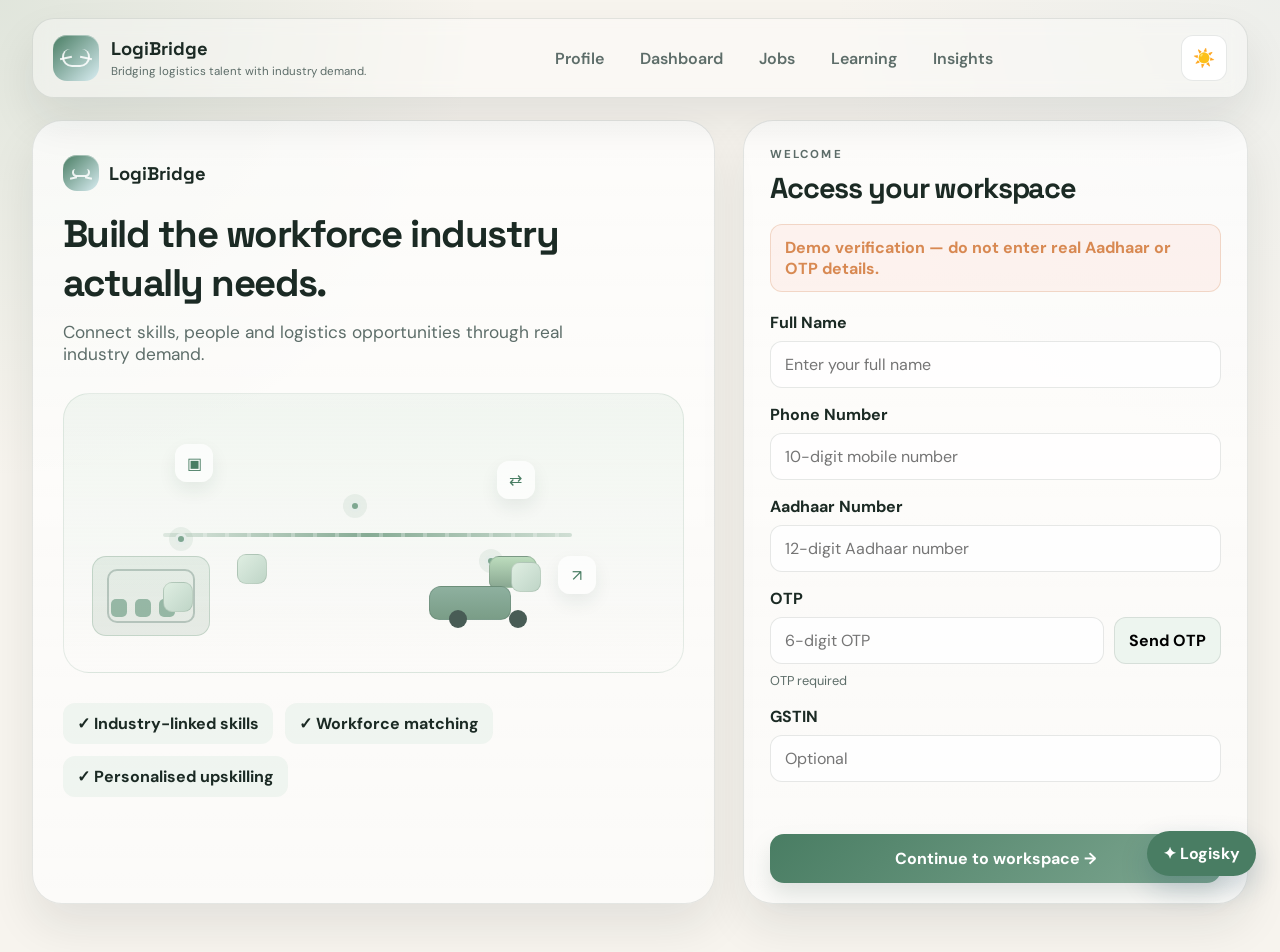
==== index.html @ 9aae2508 "Initial frontend" ====
<!DOCTYPE html>
<html lang="en">
  <head>
    <meta charset="UTF-8" />
    <meta name="viewport" content="width=device-width, initial-scale=1.0" />
    <title>LogiBridge | Bridging logistics talent with industry demand.</title>
    <meta
      name="description"
      content="LogiBridge is a demand-driven skill development and workforce intelligence platform for India’s logistics sector."
    />
    <link rel="preconnect" href="https://fonts.googleapis.com" />
    <link rel="preconnect" href="https://fonts.gstatic.com" crossorigin />
    <link
      href="https://fonts.googleapis.com/css2?family=DM+Sans:wght@400;500;700&family=Space+Grotesk:wght@500;600;700&display=swap"
      rel="stylesheet"
    />
    <link rel="stylesheet" href="style.css" />
  </head>
  <body>
    <div class="page-shell">
      <header class="topbar">
        <div class="brand-wrap" aria-label="LogiBridge brand">
          <div class="brand-mark" aria-hidden="true">
            <span class="bridge-shape"></span>
          </div>
          <div class="brand-text">
            <span class="brand-name">LogiBridge</span>
            <small>Bridging logistics talent with industry demand.</small>
          </div>
        </div>

        <nav class="main-nav" aria-label="Main navigation" id="mainNav" hidden>
          <button class="nav-link active" data-view="profile">Profile</button>
          <button class="nav-link" data-view="dashboard">Dashboard</button>
          <button class="nav-link employee-only" data-view="skills">Skills</button>
          <button class="nav-link" data-view="jobs">Jobs</button>
          <button class="nav-link" data-view="learning">Learning</button>
          <button class="nav-link" data-view="insights">Insights</button>
        </nav>

        <button id="themeToggle" class="theme-toggle" aria-label="Toggle dark mode">
          <span class="toggle-icon">☀️</span>
        </button>
      </header>

      <main class="app-main">
        <section id="login-page" class="page active" data-view="login">
          <div class="login-layout">
            <div class="login-visual panel">
              <div class="brand-inline">
                <div class="brand-mark small" aria-hidden="true">
                  <span class="bridge-shape"></span>
                </div>
                <span class="brand-name">LogiBridge</span>
              </div>

              <h1>Build the workforce industry actually needs.</h1>
              <p>
                Connect skills, people and logistics opportunities through real industry demand.
              </p>

              <div class="route-illustration" aria-hidden="true">
                <div class="warehouse warehouse-left">
                  <span></span>
                  <span></span>
                  <span></span>
                </div>
                <div class="route-line"></div>
                <div class="route-node node-1"></div>
                <div class="route-node node-2"></div>
                <div class="route-node node-3"></div>
                <div class="truck">
                  <div class="truck-cabin"></div>
                  <div class="truck-body"></div>
                  <div class="wheel wheel-1"></div>
                  <div class="wheel wheel-2"></div>
                </div>
                <div class="box box-1"></div>
                <div class="box box-2"></div>
                <div class="box box-3"></div>
                <div class="icon icon-warehouse">▣</div>
                <div class="icon icon-route">⇄</div>
                <div class="icon icon-trend">↗</div>
              </div>

              <ul class="feature-list" aria-label="Key benefits">
                <li>✓ Industry-linked skills</li>
                <li>✓ Workforce matching</li>
                <li>✓ Personalised upskilling</li>
              </ul>
            </div>

            <div class="login-card panel">
              <div class="card-header">
                <p class="eyebrow">Welcome</p>
                <h2>Access your workspace</h2>
              </div>

              <div class="demo-alert">
                Demo verification — do not enter real Aadhaar or OTP details.
              </div>

              <form id="loginForm" novalidate>
                <div class="field-group">
                  <label for="fullName">Full Name</label>
                  <input id="fullName" name="fullName" type="text" placeholder="Enter your full name" />
                </div>

                <div class="field-group">
                  <label for="phoneNumber">Phone Number</label>
                  <input id="phoneNumber" name="phoneNumber" type="tel" inputmode="numeric" maxlength="10" placeholder="10-digit mobile number" />
                </div>

                <div class="field-group">
                  <label for="aadhaarNumber">Aadhaar Number</label>
                  <input id="aadhaarNumber" name="aadhaarNumber" type="text" inputmode="numeric" maxlength="12" placeholder="12-digit Aadhaar number" />
                </div>

                <div class="field-group otp-group">
                  <label for="otpNumber">OTP</label>
                  <div class="otp-row">
                    <input id="otpNumber" name="otpNumber" type="text" inputmode="numeric" maxlength="6" placeholder="6-digit OTP" disabled />
                    <button type="button" id="sendOtpBtn" class="ghost-btn">Send OTP</button>
                  </div>
                  <small id="otpStatus" class="otp-status">OTP required</small>
                </div>

                <div class="field-group">
                  <label for="gstinNumber">GSTIN</label>
                  <input id="gstinNumber" name="gstinNumber" type="text" placeholder="Optional" />
                </div>

                <div id="formMessage" class="form-message" aria-live="polite"></div>

                <button type="submit" class="primary-btn wide-btn">
                  Continue to workspace →
                </button>
              </form>
            </div>
          </div>
        </section>

        <section id="role-page" class="page hidden" data-view="role">
          <div class="page-header narrow">
            <p class="eyebrow">Your workspace</p>
            <h2>What brings you to LogiBridge?</h2>
            <p class="muted">Choose your role to get a workspace built around your needs.</p>
          </div>

          <div class="role-grid">
            <article class="role-card">
              <div class="role-icon" aria-hidden="true">👷</div>
              <h3>Employee</h3>
              <p>
                Build your skills, discover relevant logistics opportunities and grow with changing industry demand.
              </p>
              <button class="primary-btn role-btn" data-role="employee">Open Employee Workspace →</button>
            </article>

            <article class="role-card">
              <div class="role-icon" aria-hidden="true">🏭</div>
              <h3>Employer</h3>
              <p>
                Define your logistics requirements, discover skilled workers and identify capability gaps.
              </p>
              <button class="primary-btn role-btn" data-role="employer">Open Employer Workspace →</button>
            </article>
          </div>
        </section>

        <section id="employee-workspace" class="page hidden" data-view="employee-workspace">
          <div class="page-header narrow">
            <p class="eyebrow">Employee workspace</p>
            <h2>What do you want to work on today?</h2>
          </div>

          <div class="workspace-grid">
            <button class="workspace-card" data-open="profile">
              <span class="workspace-icon">👤</span>
              <span class="workspace-title">My Profile</span>
              <span class="workspace-text">Skills, credentials and readiness.</span>
            </button>
            <button class="workspace-card" data-open="dashboard">
              <span class="workspace-icon">📊</span>
              <span class="workspace-title">Skill Assessment</span>
              <span class="workspace-text">Identify strengths and gaps.</span>
            </button>
            <button class="workspace-card" data-open="learning">
              <span class="workspace-icon">🎓</span>
              <span class="workspace-title">Learning</span>
              <span class="workspace-text">Recommended courses and certifications.</span>
            </button>
            <button class="workspace-card" data-open="skills">
              <span class="workspace-icon">🧭</span>
              <span class="workspace-title">Skills</span>
              <span class="workspace-text">Find learning pathways for your next skill.</span>
            </button>
            <button class="workspace-card" data-open="jobs">
              <span class="workspace-icon">💼</span>
              <span class="workspace-title">Jobs</span>
              <span class="workspace-text">Opportunities tailored to your profile.</span>
            </button>
            <button class="workspace-card" data-open="dashboard">
              <span class="workspace-icon">🚚</span>
              <span class="workspace-title">Logistics Skills</span>
              <span class="workspace-text">Fleet, warehouse, cargo and WMS skills.</span>
            </button>
            <button class="workspace-card" data-open="insights">
              <span class="workspace-icon">📈</span>
              <span class="workspace-title">Industry Demand</span>
              <span class="workspace-text">See what employers need right now.</span>
            </button>
          </div>
        </section>

        <section id="employer-workspace" class="page hidden" data-view="employer-workspace">
          <div class="page-header narrow">
            <p class="eyebrow">Employer workspace</p>
            <h2>What are you managing today?</h2>
          </div>

          <div class="workspace-grid">
            <button class="workspace-card" data-open="dashboard">
              <span class="workspace-icon">🚚</span>
              <span class="workspace-title">Fleet</span>
              <span class="workspace-text">Vehicle requirements, capacity and cargo.</span>
            </button>
            <button class="workspace-card" data-open="dashboard">
              <span class="workspace-icon">👨‍✈️</span>
              <span class="workspace-title">Drivers</span>
              <span class="workspace-text">Driver experience and licence needs.</span>
            </button>
            <button class="workspace-card" data-open="dashboard">
              <span class="workspace-icon">🏭</span>
              <span class="workspace-title">Warehouse</span>
              <span class="workspace-text">Storage, size and WMS requirements.</span>
            </button>
            <button class="workspace-card" data-open="dashboard">
              <span class="workspace-icon">📦</span>
              <span class="workspace-title">Cargo</span>
              <span class="workspace-text">Cargo type, handling and configuration.</span>
            </button>
            <button class="workspace-card" data-open="dashboard">
              <span class="workspace-icon">👥</span>
              <span class="workspace-title">Workforce</span>
              <span class="workspace-text">Employee quantity, skills and experience.</span>
            </button>
            <button class="workspace-card" data-open="insights">
              <span class="workspace-icon">📊</span>
              <span class="workspace-title">Insights</span>
              <span class="workspace-text">Skill gaps and market demand.</span>
            </button>
          </div>
        </section>

        <section id="profile-page" class="page hidden" data-view="profile">
          <div class="page-header narrow">
            <button class="back-btn" data-back type="button">← Back</button>
            <p class="eyebrow">Profile</p>
            <h2>My profile</h2>
          </div>

          <div class="profile-layout">
            <div class="panel profile-card">
              <div class="profile-header">
                <div class="avatar">LS</div>
                <div>
                  <h3 id="profileName">User Name</h3>
                  <p id="profileRole">Employee</p>
                </div>
              </div>

              <div class="profile-meta-grid">
                <div class="meta-item">
                  <span>Phone</span>
                  <strong id="profilePhone">+91 ••••••000</strong>
                </div>
                <div class="meta-item">
                  <span>City</span>
                  <strong id="profileCity">Pune</strong>
                </div>
                <div class="meta-item">
                  <span>Skill Readiness</span>
                  <strong>72%</strong>
                </div>
                <div class="meta-item">
                  <span>Credentials</span>
                  <strong>03 verified</strong>
                </div>
              </div>
            </div>

            <div class="panel profile-card">
              <div class="section-header small-gap">
                <h3>Skills summary</h3>
              </div>
              <ul class="mini-list">
                <li>Warehouse Operations — 86%</li>
                <li>Inventory &amp; WMS — 68%</li>
                <li>Route Planning — 61%</li>
                <li>Cold Chain Handling — 42%</li>
              </ul>
            </div>

            <div class="panel profile-card">
              <div class="section-header small-gap">
                <h3>Account preferences</h3>
              </div>
              <div class="toggle-row">
                <label for="profileThemeToggle">Dark mode</label>
                <button id="profileThemeToggle" class="switch-button" type="button" aria-label="Toggle dark mode">
                  <span class="switch-knob"></span>
                </button>
              </div>
              <div class="toggle-row">
                <label>Notifications</label>
                <span class="tag-status">Enabled</span>
              </div>
              <div class="toggle-row">
                <label>Job alerts</label>
                <span class="tag-status">Active</span>
              </div>
              <button id="logoutBtn" class="danger-btn full-width" type="button">Logout</button>
            </div>
          </div>
        </section>

        <section id="dashboard-page" class="page hidden" data-view="dashboard">
          <div class="page-header employee-header">
            <div>
              <button class="back-btn" data-back type="button">← Back</button>
              <p class="eyebrow">Dashboard</p>
              <h2 id="dashboardTitle">Good to see you, Team Member.</h2>
            </div>
            <div class="city-select-wrap">
              <label for="dashboardCity">Location</label>
              <select id="dashboardCity">
                <option>Delhi NCR</option>
                <option>Bengaluru</option>
                <option>Mumbai</option>
                <option>Pune</option>
                <option>Hyderabad</option>
                <option>Chennai</option>
              </select>
            </div>
          </div>

          <div id="employeeDashboard" class="dashboard-shell">
            <div class="summary-grid">
              <article class="metric-card interactive" data-open="dashboard">
                <div class="metric-header"><span>Skill Readiness</span><strong>72%</strong></div>
                <div class="progress-bar"><span style="width:72%"></span></div>
              </article>
              <article class="metric-card interactive" data-open="jobs">
                <div class="metric-header"><span>Industry Matches</span><strong>14</strong></div>
                <p class="metric-footnote">+4 this week</p>
              </article>
              <article class="metric-card interactive" data-open="profile">
                <div class="metric-header"><span>Credentials</span><strong>03</strong></div>
                <p class="metric-footnote">1 recommended</p>
              </article>
            </div>

            <div class="content-grid">
              <section class="panel info-panel interactive" data-open="dashboard">
                <div class="section-header"><h3>Skill gaps</h3></div>
                <ul class="mini-list">
                  <li>Cold Chain Handling — 42%</li>
                  <li>Digital Documentation — 48%</li>
                  <li>Inventory &amp; WMS — 68%</li>
                </ul>
              </section>

              <section class="panel info-panel interactive" data-open="learning">
                <div class="section-header"><h3>Recommended learning</h3></div>
                <div class="story-card">
                  <h4>Learn Cold-Chain Handling</h4>
                  <p>Demand is rising in Pune, Hyderabad and Chennai.</p>
                </div>
              </section>
            </div>

            <section class="panel info-panel">
              <div class="section-header"><h3>Current industry demand</h3></div>
              <div class="demand-list compact">
                <div class="demand-item"><span>Warehouse Management Systems</span><em class="demand-badge high">HIGH DEMAND</em></div>
                <div class="demand-item"><span>Cold Chain Operations</span><em class="demand-badge rising">RISING</em></div>
                <div class="demand-item"><span>Route Optimisation</span><em class="demand-badge high">HIGH DEMAND</em></div>
              </div>
            </section>

            <section class="panel info-panel">
              <div class="section-header"><h3>Recent activity</h3></div>
              <div class="activity-list">
                <div class="activity-item"><span>Skill profile refreshed</span><time>Today</time></div>
                <div class="activity-item"><span>Cold-chain course recommended</span><time>1 day ago</time></div>
                <div class="activity-item"><span>Job match improved by 6%</span><time>3 days ago</time></div>
              </div>
            </section>
          </div>

          <div id="employerDashboard" class="dashboard-shell hidden">
            <div class="summary-grid">
              <article class="metric-card interactive" data-open="dashboard">
                <div class="metric-header"><span>Active requirements</span><strong>06</strong></div>
                <p class="metric-footnote">Across all metros</p>
              </article>
              <article class="metric-card interactive" data-open="dashboard">
                <div class="metric-header"><span>Fleet requirements</span><strong>04</strong></div>
                <p class="metric-footnote">2 refrigerated</p>
              </article>
              <article class="metric-card interactive" data-open="dashboard">
                <div class="metric-header"><span>Skill gaps</span><strong>12</strong></div>
                <p class="metric-footnote">4 urgent</p>
              </article>
            </div>

            <div class="content-grid">
              <section class="panel info-panel interactive" data-open="dashboard">
                <div class="section-header"><h3>Warehouse requirements</h3></div>
                <ul class="mini-list">
                  <li>Cold-chain storage</li>
                  <li>WMS required</li>
                  <li>Hyderabad / Chennai demand</li>
                </ul>
              </section>

              <section class="panel info-panel interactive" data-open="insights">
                <div class="section-header"><h3>Matching results</h3></div>
                <div class="story-card">
                  <h4>12 potential matches found</h4>
                  <p>8 Skilled • 3 Upskill-ready • 1 Training recommended</p>
                </div>
              </section>
            </div>

            <section class="panel info-panel">
              <div class="section-header"><h3>Industry demand</h3></div>
              <div class="demand-list compact">
                <div class="demand-item"><span>WMS</span><em class="demand-badge high">HIGH DEMAND</em></div>
                <div class="demand-item"><span>Cold Chain</span><em class="demand-badge rising">RISING</em></div>
                <div class="demand-item"><span>Fleet Management</span><em class="demand-badge stable">STABLE</em></div>
              </div>
            </section>
          </div>
        </section>

        <section id="jobs-page" class="page hidden" data-view="jobs">
          <div class="page-header narrow">
            <button class="back-btn" data-back type="button">← Back</button>
            <p class="eyebrow">Jobs</p>
            <h2>Logistics opportunities</h2>
          </div>

          <div class="filters-panel panel">
            <div class="filter-grid">
              <label>
                <span>City</span>
                <select id="filterCity">
                  <option value="All">All cities</option>
                  <option>Delhi NCR</option>
                  <option>Bengaluru</option>
                  <option>Mumbai</option>
                  <option>Pune</option>
                  <option>Hyderabad</option>
                  <option>Chennai</option>
                </select>
              </label>

              <label>
                <span>Job category</span>
                <select id="filterCategory">
                  <option value="All">All categories</option>
                  <option>Warehouse</option>
                  <option>Fleet</option>
                  <option>Inventory</option>
                  <option>Logistics</option>
                  <option>Supply Chain</option>
                </select>
              </label>

              <label>
                <span>Experience</span>
                <select id="filterExperience">
                  <option value="All">All experience</option>
                  <option>0-1 years</option>
                  <option>1-3 years</option>
                  <option>3-5 years</option>
                  <option>5+ years</option>
                </select>
              </label>

              <label>
                <span>Skills</span>
                <select id="filterSkill">
                  <option value="All">All skills</option>
                  <option>WMS</option>
                  <option>Cold Chain</option>
                  <option>Inventory</option>
                  <option>Route Planning</option>
                  <option>Fleet Management</option>
                  <option>Documentation</option>
                </select>
              </label>

              <label>
                <span>Employment type</span>
                <select id="filterEmployment">
                  <option value="All">All types</option>
                  <option>Full time</option>
                  <option>Contract</option>
                  <option>Temporary</option>
                  <option>Internship</option>
                </select>
              </label>
            </div>
          </div>

          <div id="jobsList" class="job-list-grid"></div>
        </section>

        <section id="skills-page" class="page hidden" data-view="skills">
          <div class="page-header narrow">
            <button class="back-btn" data-back type="button">← Back</button>
            <p class="eyebrow">Employee skills</p>
            <h2>Which skill do you want to develop?</h2>
            <p class="muted">Start with one skill. LogiBridge will connect it to credible learning pathways and career readiness.</p>
          </div>

          <section class="panel skills-discovery-panel">
            <label class="skill-search-label" for="skillSearch">Search skills</label>
            <input id="skillSearch" class="skill-search" type="search" placeholder="Try WMS, cold chain or analytics" />
            <div class="section-header skill-section-header"><h3>Popular skills</h3><span class="muted">Select one to see relevant resources</span></div>
            <div id="popularSkills" class="chips-wrap"></div>
          </section>

          <section id="skillResults" class="skill-results hidden">
            <div class="section-header">
              <div>
                <p class="eyebrow">Selected pathway</p>
                <h3 id="skillResultsTitle">Courses for Warehouse Management</h3>
              </div>
              <button id="clearSkill" class="secondary-btn" type="button">Clear</button>
            </div>
            <div class="compact-filters">
              <select id="skillProviderFilter" aria-label="Filter by provider type">
                <option value="All">All providers</option>
                <option value="Government / Public">Government / Government-backed</option>
                <option value="Industry / Professional">Professional / Industry</option>
              </select>
              <select id="skillLevelFilter" aria-label="Filter by difficulty">
                <option value="All">All levels</option>
                <option>Beginner</option>
                <option>Intermediate</option>
                <option>Advanced</option>
              </select>
            </div>
            <div id="skillCourseList" class="learning-grid"></div>
          </section>
        </section>

        <section id="learning-page" class="page hidden" data-view="learning">
          <div class="page-header narrow">
            <button class="back-btn" data-back type="button">← Back</button>
            <p class="eyebrow">Learning hub</p>
            <h2>Logistics Learning Hub</h2>
            <p class="muted">Connect the skill gap with credible learning pathways.</p>
          </div>

          <div id="learningList" class="learning-grid"></div>
        </section>

        <section id="insights-page" class="page hidden" data-view="insights">
          <div class="page-header narrow">
            <button class="back-btn" data-back type="button">← Back</button>
            <p class="eyebrow">Insights</p>
            <h2>Logistics Skill Intelligence</h2>
          </div>

          <div class="insights-grid">
            <div class="panel info-panel">
              <div class="section-header"><h3>Most demanded skills</h3></div>
              <div class="chart-list">
                <div class="chart-row">
                  <span>WMS</span>
                  <div class="bar-track"><span style="width:88%"></span></div>
                </div>
                <div class="chart-row">
                  <span>Cold Chain</span>
                  <div class="bar-track"><span style="width:82%"></span></div>
                </div>
                <div class="chart-row">
                  <span>Route Planning</span>
                  <div class="bar-track"><span style="width:78%"></span></div>
                </div>
                <div class="chart-row">
                  <span>Cargo Handling</span>
                  <div class="bar-track"><span style="width:74%"></span></div>
                </div>
                <div class="chart-row">
                  <span>Inventory Analytics</span>
                  <div class="bar-track"><span style="width:70%"></span></div>
                </div>
                <div class="chart-row">
                  <span>Fleet Management</span>
                  <div class="bar-track"><span style="width:68%"></span></div>
                </div>
              </div>
            </div>

            <div class="panel info-panel">
              <div class="section-header"><h3>Regional skill gaps</h3></div>
              <ul class="mini-list">
                <li><strong>Pune</strong> — Warehouse Operations — High Gap</li>
                <li><strong>Mumbai</strong> — Fleet Management — Medium Gap</li>
                <li><strong>Bengaluru</strong> — WMS — High Gap</li>
                <li><strong>Hyderabad</strong> — Cold Chain — Rising</li>
                <li><strong>Chennai</strong> — Cargo Operations — High Gap</li>
                <li><strong>Delhi NCR</strong> — Supply Chain Analytics — Rising</li>
              </ul>
            </div>
          </div>

          <div class="panel info-panel">
            <div class="section-header"><h3>Emerging logistics roles</h3></div>
            <div class="chips-wrap">
              <span class="role-chip">Supply Chain Data Analyst</span>
              <span class="role-chip">Cold Chain Specialist</span>
              <span class="role-chip">Fleet Technology Operator</span>
              <span class="role-chip">Warehouse Automation Associate</span>
              <span class="role-chip">Logistics AI Coordinator</span>
              <span class="role-chip">Cargo Operations Specialist</span>
            </div>
          </div>
        </section>
      </main>
    </div>

    <div id="jobModal" class="modal hidden" aria-hidden="true">
      <div class="modal-backdrop" data-close-modal="true"></div>
      <div class="modal-dialog" role="dialog" aria-modal="true" aria-labelledby="jobModalTitle">
        <button class="modal-close" type="button" aria-label="Close">×</button>
        <div class="modal-body">
          <p class="eyebrow accent">Job details</p>
          <h3 id="jobModalTitle">Warehouse Associate</h3>
          <div class="job-modal-meta" id="jobModalMeta"></div>
          <div class="job-modal-section">
            <h4>Responsibilities</h4>
            <ul id="jobResponsibilities"></ul>
          </div>
          <div class="job-modal-section">
            <h4>Requirements</h4>
            <ul id="jobRequirements"></ul>
          </div>
          <button class="primary-btn wide-btn" type="button">Apply now</button>
        </div>
      </div>
    </div>

    <div id="courseModal" class="modal hidden" aria-hidden="true">
      <div class="modal-backdrop" data-close-modal="true"></div>
      <div class="modal-dialog" role="dialog" aria-modal="true" aria-labelledby="courseTitle">
        <button class="modal-close" type="button" aria-label="Close">×</button>
        <div class="modal-body">
          <p class="eyebrow accent">Course overview</p>
          <h3 id="courseTitle">Cold-Chain Handling</h3>
          <div class="course-grid">
            <div>
              <h4>Skills gained</h4>
              <ul>
                <li>Temperature-controlled storage</li>
                <li>Cold chain SOPs</li>
                <li>Inventory integrity checks</li>
              </ul>
            </div>
            <div>
              <h4>Estimated duration</h4>
              <p>4 weeks • 6 hours / week</p>
              <h4>Industry demand</h4>
              <p>High demand in Pune, Hyderabad and Chennai</p>
            </div>
          </div>
          <div class="course-jobs">
            <h4>Related jobs</h4>
            <p>Cold Chain Associate • Warehouse Supervisor • Last-Mile Operations Lead</p>
          </div>
          <button class="primary-btn wide-btn" type="button">Start course</button>
        </div>
      </div>
    </div>

    <div id="logiskyWidget" class="logisky-widget">
      <button id="logiskyToggle" class="logisky-toggle" type="button" aria-expanded="false" aria-controls="logiskyPanel">✦ <span>Logisky</span></button>
      <section id="logiskyPanel" class="logisky-panel hidden" aria-label="Logisky logistics assistant">
        <div class="logisky-header"><div><strong>Logisky</strong><span>Your Logistics AI Assistant</span></div><button id="logiskyClose" class="icon-btn" type="button" aria-label="Close Logisky">×</button></div>
        <p class="logisky-prompt">Ask me anything about logistics.</p>
        <div id="logiskyMessages" class="logisky-messages" aria-live="polite"><div class="logisky-message assistant">Hi. I can help with logistics skills, courses, jobs and operations.</div></div>
        <div class="logisky-suggestions">
          <button type="button" data-question="Which skills are important for warehouse jobs?">Warehouse skills</button>
          <button type="button" data-question="What is WMS?">What is WMS?</button>
        </div>
        <form id="logiskyForm" class="logisky-form"><input id="logiskyInput" type="text" placeholder="Ask a logistics question" aria-label="Ask Logisky" /><button type="submit" aria-label="Send question">↑</button></form>
      </section>
    </div>

    <script src="script.js"></script>
  </body>
</html>
---- style.css ----
:root {
  --bg: #f7f4ee;
  --panel: rgba(255, 255, 255, 0.8);
  --panel-strong: #ffffff;
  --panel-soft: #edf5ef;
  --panel-alt: #e7f0f2;
  --text: #1b2a24;
  --text-soft: #5d6d69;
  --primary: #7ea791;
  --primary-strong: #497d63;
  --primary-soft: rgba(126, 167, 145, 0.14);
  --secondary: #d9edf2;
  --accent: #f4d0a8;
  --success: #6fa17f;
  --warning: #d88952;
  --danger: #d96f5f;
  --shadow: 0 22px 46px rgba(24, 38, 33, 0.09);
  --line: rgba(48, 66, 59, 0.12);
  --radius: 24px;
}

body[data-theme='dark'] {
  --bg: #121b1a;
  --panel: rgba(23, 31, 29, 0.9);
  --panel-strong: #1d2d2a;
  --panel-soft: #23352f;
  --panel-alt: #243b3a;
  --text: #edf6f1;
  --text-soft: #c4d5ce;
  --primary: #8ab199;
  --primary-strong: #cce7d3;
  --primary-soft: rgba(138, 177, 153, 0.18);
  --secondary: rgba(136, 177, 197, 0.19);
  --accent: #f0c192;
  --success: #9ad2a4;
  --warning: #f2b481;
  --danger: #f49d91;
  --shadow: 0 20px 44px rgba(0, 0, 0, 0.35);
  --line: rgba(200, 214, 207, 0.1);
}

* {
  box-sizing: border-box;
}

html {
  scroll-behavior: smooth;
}

body {
  margin: 0;
  font-family: 'DM Sans', sans-serif;
  background:
    radial-gradient(circle at top left, rgba(122, 163, 138, 0.18), transparent 30%),
    radial-gradient(circle at top right, rgba(168, 201, 214, 0.12), transparent 28%),
    var(--bg);
  color: var(--text);
  transition: background 0.25s ease, color 0.25s ease;
}

button,
input,
select {
  font: inherit;
}

button {
  cursor: pointer;
}

img {
  max-width: 100%;
}

h1,
h2,
h3,
h4,
h5,
h6 {
  margin: 0;
  font-family: 'Space Grotesk', sans-serif;
  letter-spacing: -0.04em;
}

p {
  margin: 0;
}

button,
input,
select {
  outline: none;
}

.page-shell {
  min-height: 100vh;
  padding: 18px 32px 48px;
}

.topbar {
  max-width: 1320px;
  width: min(1320px, 100%);
  margin: 0 auto 22px;
  display: flex;
  align-items: center;
  justify-content: space-between;
  gap: 18px;
  padding: 16px 20px;
  background: rgba(255, 255, 255, 0.35);
  backdrop-filter: blur(10px);
  border: 1px solid var(--line);
  border-radius: 22px;
  box-shadow: var(--shadow);
  position: sticky;
  top: 18px;
  z-index: 20;
}

body[data-theme='dark'] .topbar {
  background: rgba(17, 25, 24, 0.82);
}

.brand-wrap {
  display: flex;
  align-items: center;
  gap: 12px;
}

.brand-mark {
  width: 46px;
  height: 46px;
  border-radius: 14px;
  background: linear-gradient(135deg, var(--primary-strong), var(--secondary));
  position: relative;
  box-shadow: inset 0 1px 0 rgba(255,255,255,0.38);
}

.brand-mark.small {
  width: 36px;
  height: 36px;
}

.bridge-shape {
  position: absolute;
  inset: 14px 9px 14px 9px;
  display: block;
  border: 2px solid rgba(255,255,255,0.86);
  border-top: 0;
  border-radius: 8px 8px 10px 10px;
}

.bridge-shape::before,
.bridge-shape::after {
  content: '';
  position: absolute;
  top: 8px;
  width: 100%;
  height: 2px;
  background: rgba(255, 255, 255, 0.86);
}

.bridge-shape::before {
  left: 0;
  transform: translateX(-4px) rotate(-12deg);
  width: 50%;
}

.bridge-shape::after {
  right: 0;
  transform: translateX(4px) rotate(12deg);
  width: 50%;
}

.brand-text {
  display: flex;
  flex-direction: column;
  gap: 4px;
}

.brand-name {
  font-family: 'Space Grotesk', sans-serif;
  font-size: 1.15rem;
  font-weight: 700;
}

.brand-text small {
  color: var(--text-soft);
  font-size: 0.72rem;
}

.main-nav {
  display: flex;
  align-items: center;
  justify-content: center;
  gap: 8px;
  flex-wrap: wrap;
}

.nav-link {
  background: transparent;
  border: 0;
  color: var(--text-soft);
  padding: 10px 14px;
  border-radius: 12px;
  font-weight: 600;
  transition: background 0.2s ease, transform 0.2s ease, color 0.2s ease;
}

.nav-link.active,
.nav-link:hover {
  background: var(--primary-soft);
  color: var(--text);
}

.theme-toggle {
  width: 46px;
  height: 46px;
  display: grid;
  place-items: center;
  border: 1px solid var(--line);
  border-radius: 12px;
  background: var(--panel-strong);
  font-size: 1.1rem;
}

.app-main {
  max-width: 1320px;
  margin: 0 auto;
}

.page {
  display: none;
  animation: fadeIn 0.35s ease;
}

.page.active {
  display: block;
}

.hidden {
  display: none !important;
}

@keyframes fadeIn {
  from {
    opacity: 0;
    transform: translateY(6px);
  }
  to {
    opacity: 1;
    transform: translateY(0);
  }
}

@keyframes moveTruck {
  0% { transform: translateX(-20px); }
  50% { transform: translateX(18px); }
  100% { transform: translateX(-20px); }
}

@keyframes floatBox {
  0%, 100% { transform: translateY(0); }
  50% { transform: translateY(-9px); }
}

@keyframes pulseNode {
  0%, 100% { transform: scale(1); opacity: 0.8; }
  50% { transform: scale(1.15); opacity: 1; }
}

.login-layout {
  display: grid;
  grid-template-columns: 1.15fr 0.85fr;
  gap: 28px;
  align-items: stretch;
}

.panel {
  background: linear-gradient(180deg, rgba(255,255,255,0.72), rgba(255,255,255,0.62));
  border: 1px solid var(--line);
  border-radius: 30px;
  box-shadow: var(--shadow);
}

body[data-theme='dark'] .panel {
  background: linear-gradient(180deg, rgba(29, 39, 37, 0.95), rgba(18, 27, 26, 0.9));
}

.login-visual {
  padding: 34px 30px 26px;
  position: relative;
  overflow: hidden;
}

.brand-inline {
  display: flex;
  align-items: center;
  gap: 10px;
  margin-bottom: 18px;
}

.login-visual h1 {
  font-size: clamp(2.4rem, 3vw, 3.8rem);
  margin-bottom: 14px;
  max-width: 560px;
}

.login-visual p {
  color: var(--text-soft);
  font-size: 1.08rem;
  max-width: 560px;
}

.route-illustration {
  position: relative;
  height: 280px;
  margin-top: 28px;
  background: linear-gradient(180deg, rgba(219, 234, 223, 0.35), rgba(255,255,255,0.08));
  border: 1px solid rgba(122, 163, 138, 0.18);
  border-radius: 26px;
  overflow: hidden;
}

.route-line {
  position: absolute;
  left: 16%;
  right: 18%;
  top: 50%;
  height: 4px;
  border-radius: 999px;
  background: linear-gradient(90deg, rgba(122,163,138,0.2), rgba(122,163,138,0.9), rgba(122,163,138,0.3));
}

.route-line::before {
  content: '';
  position: absolute;
  inset: 0;
  background: repeating-linear-gradient(90deg, transparent 0 18px, rgba(255,255,255,0.4) 18px 22px);
  opacity: 0.7;
}

.route-node {
  position: absolute;
  width: 12px;
  height: 12px;
  border-radius: 50%;
  background: var(--primary);
  border: 3px solid rgba(255,255,255,0.8);
  box-shadow: 0 0 0 6px rgba(122,163,138,0.12);
  animation: pulseNode 2.4s ease-in-out infinite;
}

.node-1 { left: 18%; top: 50%; }
.node-2 { left: 46%; top: 38%; }
.node-3 { left: 68%; top: 58%; }

.warehouse {
  position: absolute;
  bottom: 36px;
  width: 118px;
  height: 80px;
  border: 1px solid rgba(122,163,138,0.32);
  border-radius: 14px;
  background: linear-gradient(180deg, rgba(140,183,155,0.18), rgba(124,154,130,0.16));
  padding: 18px 12px;
}

.warehouse::before {
  content: '';
  position: absolute;
  inset: 12px 14px 12px 14px;
  border: 2px solid rgba(89,120,109,0.35);
  border-radius: 10px;
}

.warehouse span {
  position: absolute;
  width: 16px;
  height: 18px;
  bottom: 18px;
  background: rgba(130,171,149,0.8);
  border-radius: 5px;
}

.warehouse span:nth-child(1) { left: 18px; }
.warehouse span:nth-child(2) { left: 42px; }
.warehouse span:nth-child(3) { left: 66px; }

.warehouse-left { left: 28px; }

.truck {
  position: absolute;
  left: 56%;
  bottom: 44px;
  width: 150px;
  height: 72px;
  animation: moveTruck 5.4s ease-in-out infinite;
}

.truck-cabin {
  position: absolute;
  right: 24px;
  width: 48px;
  height: 32px;
  border-radius: 10px 10px 8px 6px;
  background: linear-gradient(180deg, #bcdcbd, #8aa892);
  border: 1px solid rgba(62,89,76,0.2);
}

.truck-body {
  position: absolute;
  left: 18px;
  right: 50px;
  bottom: 8px;
  height: 34px;
  border-radius: 12px 10px 10px 10px;
  background: linear-gradient(180deg, #8eb09f, #7a9d87);
  border: 1px solid rgba(62,89,76,0.22);
}

.wheel {
  position: absolute;
  width: 18px;
  height: 18px;
  border-radius: 50%;
  bottom: 0;
  background: #485c55;
}

.wheel-1 { left: 38px; }
.wheel-2 { right: 34px; }

.box {
  position: absolute;
  width: 30px;
  height: 30px;
  border-radius: 9px;
  border: 1px solid rgba(79,109,93,0.2);
  background: linear-gradient(135deg, #dfeee2, #bfd5c7);
  animation: floatBox 3.2s ease-in-out infinite;
}

.box-1 { left: 16%; bottom: 60px; animation-delay: 0.3s; }
.box-2 { left: 28%; bottom: 88px; animation-delay: 1s; }
.box-3 { right: 23%; bottom: 80px; animation-delay: 1.5s; }

.icon {
  position: absolute;
  width: 38px;
  height: 38px;
  display: grid;
  place-items: center;
  border-radius: 12px;
  background: rgba(255,255,255,0.7);
  box-shadow: 0 8px 18px rgba(30,64,53,0.08);
  color: var(--primary-strong);
}

.icon-warehouse { left: 18%; top: 18%; }
.icon-route { right: 24%; top: 24%; }
.icon-trend { right: 14%; bottom: 28%; }

.feature-list {
  list-style: none;
  margin: 30px 0 0;
  padding: 0;
  display: flex;
  flex-wrap: wrap;
  gap: 12px;
  color: var(--text);
  font-weight: 700;
}

.feature-list li {
  background: rgba(151,194,169,0.12);
  padding: 10px 14px;
  border-radius: 12px;
}

.login-card {
  padding: 26px 26px 20px;
  display: flex;
  flex-direction: column;
  justify-content: center;
}

.card-header {
  margin-bottom: 18px;
}

.card-header h2 {
  font-size: clamp(1.8rem, 2vw, 2.5rem);
}

.eyebrow {
  letter-spacing: 0.13rem;
  text-transform: uppercase;
  font-size: 0.72rem;
  color: var(--text-soft);
  font-weight: 700;
  margin-bottom: 8px;
}

.demo-alert {
  margin-bottom: 20px;
  padding: 12px 14px;
  border-radius: 12px;
  background: rgba(255, 201, 183, 0.18);
  border: 1px solid rgba(208, 132, 82, 0.25);
  color: var(--warning);
  font-weight: 700;
}

#loginForm {
  display: flex;
  flex-direction: column;
  gap: 16px;
}

.field-group {
  display: flex;
  flex-direction: column;
  gap: 8px;
}

.field-group label,
.city-select-wrap label,
.filter-grid label span {
  font-weight: 700;
}

.field-group input,
.field-group select,
.filter-grid select,
#dashboardCity,
#employeeCity {
  background: rgba(255,255,255,0.72);
  border: 1px solid var(--line);
  border-radius: 12px;
  padding: 12px 14px;
  color: var(--text);
}

body[data-theme='dark'] .field-group input,
body[data-theme='dark'] .field-group select,
body[data-theme='dark'] .filter-grid select,
body[data-theme='dark'] #dashboardCity,
body[data-theme='dark'] #employeeCity {
  background: rgba(14, 21, 20, 0.7);
}

.field-group input:focus,
.field-group select:focus,
.filter-grid select:focus,
#dashboardCity:focus,
#employeeCity:focus {
  outline: none;
  border-color: rgba(122,163,138,0.9);
  box-shadow: 0 0 0 4px rgba(122,163,138,0.12);
}

.otp-row {
  display: grid;
  grid-template-columns: minmax(0, 1fr) auto;
  gap: 10px;
  align-items: center;
}

.ghost-btn,
.primary-btn,
.danger-btn,
.counter-btn,
.modal-close,
.switch-button {
  transition: transform 0.2s ease, box-shadow 0.2s ease, background 0.2s ease;
}

.ghost-btn {
  background: var(--panel-soft);
  border: 1px solid var(--line);
  border-radius: 12px;
  padding: 12px 14px;
  font-weight: 700;
}

.primary-btn,
.danger-btn {
  border: none;
  border-radius: 14px;
  padding: 14px 18px;
  font-weight: 700;
  color: white;
  background: linear-gradient(135deg, var(--primary-strong), var(--primary));
  box-shadow: 0 12px 22px rgba(94, 121, 109, 0.18);
}

.danger-btn {
  background: linear-gradient(135deg, #db8174, #d96f5f);
}

.full-width {
  width: 100%;
}

.otp-status {
  min-height: 18px;
  font-size: 0.8rem;
  color: var(--text-soft);
}

.otp-status.success {
  color: var(--success);
}

.form-message {
  min-height: 20px;
  font-size: 0.9rem;
  color: var(--danger);
}

.page-header {
  margin: 28px 0 22px;
}

.page-header.narrow {
  max-width: 760px;
}

.page-header h2 {
  font-size: clamp(2rem, 2.3vw, 3rem);
}

.muted {
  color: var(--text-soft);
  margin-top: 10px;
}

.role-grid,
.workspace-grid,
.summary-grid,
.content-grid,
.insights-grid,
.filter-grid {
  display: grid;
  gap: 22px;
}

.role-grid {
  grid-template-columns: repeat(2, minmax(0, 1fr));
}

.role-card {
  background: linear-gradient(180deg, rgba(255,255,255,0.75), rgba(255,255,255,0.65));
  border: 1px solid var(--line);
  border-radius: 30px;
  box-shadow: var(--shadow);
  padding: 28px;
  display: flex;
  flex-direction: column;
  gap: 18px;
}

body[data-theme='dark'] .role-card {
  background: linear-gradient(180deg, rgba(31, 42, 39, 0.97), rgba(24, 34, 31, 0.9));
}

.role-icon {
  width: 68px;
  height: 68px;
  display: grid;
  place-items: center;
  border-radius: 18px;
  background: var(--primary-soft);
  font-size: 2.2rem;
}

.role-card h3 {
  font-size: 2rem;
}

.role-card p {
  color: var(--muted);
  line-height: 1.6;
}

.role-btn {
  margin-top: auto;
}

.workspace-grid {
  grid-template-columns: repeat(3, minmax(0, 1fr));
}

.workspace-card {
  border: 1px solid var(--line);
  border-radius: 26px;
  background: linear-gradient(180deg, rgba(255,255,255,0.78), rgba(255,255,255,0.66));
  box-shadow: var(--shadow);
  padding: 22px 18px;
  display: flex;
  flex-direction: column;
  align-items: flex-start;
  gap: 12px;
  text-align: left;
  color: var(--text);
  transition: transform 0.2s ease, box-shadow 0.2s ease;
}

body[data-theme='dark'] .workspace-card {
  background: linear-gradient(180deg, rgba(30, 39, 37, 0.97), rgba(21, 30, 28, 0.9));
}

.workspace-card:hover,
.metric-card:hover,
.tool-card:hover,
.job-card:hover,
.learning-card:hover,
.profile-card:hover,
.info-panel:hover {
  transform: translateY(-2px);
}

.workspace-icon {
  width: 54px;
  height: 54px;
  display: grid;
  place-items: center;
  border-radius: 16px;
  background: var(--primary-soft);
  font-size: 1.7rem;
}

.workspace-title {
  font-size: 1.55rem;
  font-family: 'Space Grotesk', sans-serif;
  letter-spacing: -0.04em;
}

.workspace-text {
  color: var(--text-soft);
  line-height: 1.5;
}

.profile-layout {
  display: grid;
  grid-template-columns: 1.2fr 0.8fr 0.8fr;
  gap: 22px;
}

.profile-card {
  padding: 22px;
}

.profile-header {
  display: flex;
  align-items: center;
  gap: 16px;
  margin-bottom: 22px;
}

.avatar {
  width: 62px;
  height: 62px;
  border-radius: 18px;
  display: grid;
  place-items: center;
  font-weight: 700;
  background: linear-gradient(135deg, var(--primary-strong), var(--primary));
  color: white;
}

.profile-meta-grid {
  display: grid;
  grid-template-columns: repeat(2, minmax(0, 1fr));
  gap: 18px;
}

.meta-item {
  background: rgba(122,163,138,0.05);
  border-radius: 14px;
  padding: 12px 14px;
  display: flex;
  flex-direction: column;
  gap: 6px;
}

.meta-item span {
  color: var(--text-soft);
}

.section-header {
  display: flex;
  align-items: center;
  justify-content: space-between;
  margin-bottom: 16px;
}

.small-gap {
  margin-bottom: 12px;
}

.mini-list,
.activity-list,
.job-modal-section ul,
.course-grid ul {
  list-style: none;
  margin: 0;
  padding: 0;
}

.mini-list li,
.activity-item {
  padding: 10px 12px;
  border-radius: 12px;
  background: rgba(122,163,138,0.05);
}

.mini-list {
  display: flex;
  flex-direction: column;
  gap: 10px;
}

.toggle-row {
  display: flex;
  justify-content: space-between;
  align-items: center;
  gap: 14px;
  padding: 12px 0;
  border-bottom: 1px solid var(--line);
}

.switch-button {
  position: relative;
  width: 52px;
  height: 30px;
  border-radius: 999px;
  border: 1px solid var(--line);
  background: rgba(122,163,138,0.12);
}

.switch-button .switch-knob {
  position: absolute;
  top: 4px;
  left: 5px;
  width: 18px;
  height: 18px;
  border-radius: 50%;
  background: var(--primary-strong);
  transition: transform 0.2s ease;
}

body[data-theme='dark'] .switch-button {
  background: rgba(138,177,153,0.18);
}

body[data-theme='dark'] .switch-button .switch-knob {
  transform: translateX(20px);
}

.tag-status {
  background: rgba(122,163,138,0.12);
  color: var(--text);
  border-radius: 999px;
  padding: 5px 10px;
  font-size: 0.8rem;
  font-weight: 700;
}

.employee-header {
  display: flex;
  justify-content: space-between;
  align-items: end;
  gap: 18px;
}

.city-select-wrap {
  display: flex;
  flex-direction: column;
  gap: 8px;
}

.summary-grid {
  grid-template-columns: repeat(3, minmax(0, 1fr));
  margin-bottom: 24px;
}

.metric-card,
.info-panel,
.tool-card,
.learning-card,
.job-card,
.profile-card,
.filters-panel {
  background: linear-gradient(180deg, rgba(255,255,255,0.76), rgba(255,255,255,0.66));
  border: 1px solid var(--line);
  border-radius: 24px;
  box-shadow: var(--shadow);
}

body[data-theme='dark'] .metric-card,
body[data-theme='dark'] .info-panel,
body[data-theme='dark'] .tool-card,
body[data-theme='dark'] .learning-card,
body[data-theme='dark'] .job-card,
body[data-theme='dark'] .profile-card,
body[data-theme='dark'] .filters-panel {
  background: linear-gradient(180deg, rgba(29, 39, 37, 0.95), rgba(20, 29, 27, 0.9));
}

.metric-card {
  padding: 22px 20px;
}

.metric-header {
  display: flex;
  justify-content: space-between;
  align-items: center;
  gap: 12px;
  margin-bottom: 14px;
}

.metric-header strong {
  font-size: 2rem;
  font-family: 'Space Grotesk', sans-serif;
}

.progress-bar {
  width: 100%;
  height: 12px;
  border-radius: 999px;
  background: rgba(122,163,138,0.14);
  overflow: hidden;
}

.progress-bar span {
  display: block;
  height: 100%;
  border-radius: inherit;
  background: linear-gradient(90deg, var(--primary-strong), var(--primary));
}

.metric-footnote {
  color: var(--text-soft);
}

.content-grid {
  grid-template-columns: repeat(2, minmax(0, 1fr));
  margin-bottom: 24px;
}

.info-panel {
  padding: 22px 22px 18px;
}

.story-card {
  background: rgba(122,163,138,0.05);
  border-radius: 16px;
  padding: 18px;
}

.story-card h4 {
  margin-bottom: 8px;
}

.story-card p {
  color: var(--text-soft);
}

.activity-list {
  display: flex;
  flex-direction: column;
  gap: 10px;
}

.activity-item {
  display: flex;
  justify-content: space-between;
  align-items: center;
  gap: 12px;
  color: var(--text-soft);
}

.activity-item time {
  font-size: 0.82rem;
}

.demand-list {
  display: flex;
  flex-direction: column;
  gap: 12px;
}

.demand-item {
  display: flex;
  justify-content: space-between;
  align-items: center;
  gap: 12px;
  padding: 12px 14px;
  border-radius: 12px;
  background: rgba(122,163,138,0.05);
}

.demand-item span {
  font-weight: 600;
}

.demand-badge {
  padding: 6px 10px;
  border-radius: 999px;
  font-style: normal;
  font-size: 0.7rem;
  font-weight: 700;
}

.demand-badge.high {
  background: rgba(106, 155, 125, 0.16);
  color: #1d5f4a;
}

.demand-badge.rising {
  background: rgba(241, 199, 163, 0.25);
  color: #965d30;
}

.demand-badge.stable {
  background: rgba(169, 202, 218, 0.2);
  color: #49697a;
}

.dashboard-shell.hidden {
  display: none;
}

.filters-panel {
  padding: 18px;
  margin-bottom: 22px;
}

.filter-grid {
  grid-template-columns: repeat(5, minmax(0, 1fr));
}

.filter-grid label {
  display: flex;
  flex-direction: column;
  gap: 8px;
}

.job-list-grid,
.learning-grid {
  display: grid;
  grid-template-columns: repeat(2, minmax(0, 1fr));
  gap: 22px;
}

.job-card,
.learning-card {
  padding: 20px 18px;
}

.job-header,
.learning-header {
  display: flex;
  justify-content: space-between;
  align-items: start;
  gap: 12px;
  margin-bottom: 14px;
}

.job-header h3,
.learning-header h3 {
  font-size: 1.5rem;
}

.company-tag,
.match-badge,
.type-tag {
  border-radius: 999px;
  padding: 6px 10px;
  font-size: 0.72rem;
  font-weight: 700;
}

.company-tag {
  background: rgba(169, 202, 218, 0.2);
}

.match-badge {
  background: rgba(122,163,138,0.12);
}

.type-tag {
  background: rgba(244, 208, 168, 0.2);
  color: var(--warning);
}

.job-meta,
.learning-meta {
  color: var(--text-soft);
  display: flex;
  flex-wrap: wrap;
  gap: 10px;
  margin: 12px 0;
}

.job-skills,
.learning-skills {
  display: flex;
  flex-wrap: wrap;
  gap: 8px;
  margin: 12px 0 18px;
}

.skill-pill {
  background: rgba(122,163,138,0.09);
  border-radius: 999px;
  padding: 6px 10px;
  font-size: 0.75rem;
  font-weight: 700;
}

.job-actions,
.learning-actions {
  display: flex;
  justify-content: space-between;
  align-items: center;
  gap: 12px;
}

.link-btn,
.secondary-btn {
  border-radius: 12px;
  padding: 10px 14px;
  border: 1px solid var(--line);
  background: var(--panel-soft);
  color: var(--text);
  font-weight: 700;
}

.secondary-btn {
  background: transparent;
}

.learning-card h3 {
  font-size: 1.5rem;
}

.learning-card .description {
  color: var(--text-soft);
  margin: 10px 0 14px;
  line-height: 1.6;
}

.learning-grid .learning-card .badge {
  display: inline-flex;
  align-items: center;
  padding: 6px 10px;
  border-radius: 999px;
  background: rgba(169, 202, 218, 0.2);
  font-size: 0.72rem;
  font-weight: 700;
  margin-bottom: 12px;
}

.insights-grid {
  grid-template-columns: 1.2fr 0.8fr;
  margin-bottom: 22px;
}

.chart-list {
  display: flex;
  flex-direction: column;
  gap: 14px;
}

.chart-row {
  display: grid;
  grid-template-columns: 120px 1fr;
  align-items: center;
  gap: 12px;
  font-weight: 700;
}

.bar-track {
  width: 100%;
  height: 14px;
  border-radius: 999px;
  overflow: hidden;
  background: rgba(122,163,138,0.14);
}

.bar-track span {
  display: block;
  height: 100%;
  border-radius: inherit;
  background: linear-gradient(90deg, var(--primary), var(--primary-strong));
}

.chips-wrap {
  display: flex;
  flex-wrap: wrap;
  gap: 10px;
}

.role-chip {
  padding: 8px 12px;
  border-radius: 999px;
  background: rgba(169, 202, 218, 0.18);
  font-weight: 700;
}

.modal {
  position: fixed;
  inset: 0;
  display: flex;
  align-items: center;
  justify-content: center;
  padding: 24px;
  z-index: 100;
}

.modal.hidden {
  display: none;
}

.modal-backdrop {
  position: absolute;
  inset: 0;
  background: rgba(18,24,22,0.62);
  backdrop-filter: blur(3px);
}

.modal-dialog {
  position: relative;
  width: min(720px, 100%);
  background: var(--panel-strong);
  border: 1px solid var(--line);
  border-radius: 28px;
  box-shadow: var(--shadow);
  z-index: 1;
}

.modal-body {
  padding: 24px 24px 22px;
}

.modal-close {
  position: absolute;
  top: 14px;
  right: 14px;
  width: 36px;
  height: 36px;
  border: 1px solid var(--line);
  border-radius: 50%;
  background: rgba(255,255,255,0.75);
  font-size: 1.5rem;
}

.job-modal-meta {
  display: flex;
  flex-wrap: wrap;
  gap: 12px;
  margin: 16px 0;
}

.job-modal-meta span {
  padding: 7px 10px;
  border-radius: 999px;
  background: rgba(122,163,138,0.08);
  font-weight: 700;
}

.job-modal-section {
  margin-top: 18px;
}

.job-modal-section h4,
.course-grid h4,
.course-jobs h4 {
  margin-bottom: 8px;
}

.job-modal-section ul,
.course-grid ul {
  display: flex;
  flex-direction: column;
  gap: 8px;
  color: var(--text-soft);
}

.job-modal-section li {
  list-style: disc;
  margin-left: 18px;
}

.course-grid {
  display: grid;
  grid-template-columns: repeat(2, minmax(0, 1fr));
  gap: 18px;
  margin: 18px 0;
}

.course-jobs {
  margin-bottom: 18px;
}

.interactive {
  cursor: pointer;
}

body.employee-mode {
  --primary: #5dd6cf;
  --primary-strong: #1679d2;
  --primary-soft: rgba(42, 174, 194, 0.14);
  --secondary: #d7f7f0;
  --accent: #f5d66f;
}

body.employer-mode {
  --primary: #a98be8;
  --primary-strong: #5c3aa5;
  --primary-soft: rgba(125, 91, 190, 0.14);
  --secondary: #eee8ff;
  --accent: #d8c6ff;
}

body[data-theme='dark'].employee-mode {
  --primary: #69e0d2;
  --primary-strong: #55a7ef;
  --primary-soft: rgba(72, 201, 204, 0.18);
  --secondary: rgba(92, 220, 213, 0.18);
  --accent: #f3d56b;
}

body[data-theme='dark'].employer-mode {
  --primary: #b99cf2;
  --primary-strong: #9872e1;
  --primary-soft: rgba(153, 114, 225, 0.2);
  --secondary: rgba(164, 132, 232, 0.18);
  --accent: #d7c4ff;
}

.back-btn {
  border: 0;
  background: transparent;
  color: var(--text-soft);
  padding: 0;
  margin-bottom: 16px;
  font-weight: 700;
}

.back-btn:hover {
  color: var(--primary-strong);
}

.skills-discovery-panel,
.skill-results {
  padding: 24px;
  margin-bottom: 24px;
}

.skill-search-label {
  display: block;
  font-weight: 700;
  margin-bottom: 8px;
}

.skill-search {
  width: 100%;
  background: rgba(255,255,255,0.72);
  border: 1px solid var(--line);
  border-radius: 14px;
  padding: 14px 16px;
  color: var(--text);
}

body[data-theme='dark'] .skill-search {
  background: rgba(14, 21, 20, 0.7);
}

.skill-section-header {
  margin: 24px 0 12px;
}

.skill-section-header .muted {
  margin-top: 0;
  font-size: 0.85rem;
}

.skill-chip {
  border: 1px solid var(--line);
  border-radius: 999px;
  background: var(--primary-soft);
  color: var(--text);
  padding: 9px 13px;
  font-weight: 700;
}

.skill-chip:hover,
.skill-chip.active {
  background: var(--primary-strong);
  color: white;
}

.compact-filters {
  display: flex;
  flex-wrap: wrap;
  gap: 10px;
  margin: 14px 0 20px;
}

.compact-filters select {
  border: 1px solid var(--line);
  border-radius: 10px;
  padding: 9px 12px;
  background: var(--panel-strong);
  color: var(--text);
}

.skill-results .learning-grid {
  margin-top: 8px;
}

.course-trust {
  color: var(--primary-strong);
  font-size: 0.78rem;
  font-weight: 700;
}

.logisky-widget {
  position: fixed;
  right: 24px;
  bottom: 24px;
  z-index: 80;
}

.logisky-toggle {
  border: 0;
  border-radius: 999px;
  padding: 12px 16px;
  background: var(--primary-strong);
  color: white;
  font-weight: 700;
  box-shadow: 0 12px 28px rgba(22, 66, 90, 0.22);
}

.logisky-panel {
  position: absolute;
  right: 0;
  bottom: 54px;
  width: min(340px, calc(100vw - 32px));
  padding: 16px;
  border: 1px solid var(--line);
  border-radius: 18px;
  background: var(--panel-strong);
  box-shadow: var(--shadow);
}

.logisky-header,
.logisky-form,
.logisky-suggestions {
  display: flex;
  align-items: center;
  gap: 8px;
}

.logisky-header {
  justify-content: space-between;
}

.logisky-header strong,
.logisky-header span {
  display: block;
}

.logisky-header span,
.logisky-prompt {
  color: var(--text-soft);
  font-size: 0.78rem;
}

.icon-btn {
  border: 0;
  background: transparent;
  color: var(--text-soft);
  font-size: 1.35rem;
}

.logisky-prompt {
  margin: 12px 0;
}

.logisky-messages {
  display: flex;
  flex-direction: column;
  gap: 8px;
  max-height: 180px;
  overflow-y: auto;
  margin-bottom: 10px;
}

.logisky-message {
  max-width: 88%;
  padding: 9px 10px;
  border-radius: 11px;
  font-size: 0.84rem;
  line-height: 1.4;
}

.logisky-message.assistant {
  background: var(--primary-soft);
}

.logisky-message.user {
  align-self: flex-end;
  background: var(--panel-soft);
}

.logisky-suggestions {
  flex-wrap: wrap;
  margin-bottom: 10px;
}

.logisky-suggestions button {
  border: 1px solid var(--line);
  border-radius: 999px;
  background: transparent;
  color: var(--text-soft);
  padding: 6px 8px;
  font-size: 0.72rem;
}

.logisky-form input {
  min-width: 0;
  flex: 1;
  border: 1px solid var(--line);
  border-radius: 10px;
  padding: 9px 10px;
  background: transparent;
  color: var(--text);
}

.logisky-form button {
  width: 34px;
  height: 34px;
  border: 0;
  border-radius: 10px;
  background: var(--primary-strong);
  color: white;
}

@media (max-width: 980px) {
  .login-layout,
  .role-grid,
  .workspace-grid,
  .profile-layout,
  .content-grid,
  .job-list-grid,
  .learning-grid,
  .insights-grid,
  .filter-grid {
    grid-template-columns: 1fr;
  }

  .summary-grid {
    grid-template-columns: 1fr;
  }

  .topbar {
    flex-wrap: wrap;
  }

  .employee-header,
  .page-header {
    flex-direction: column;
    align-items: flex-start;
  }
}

@media (max-width: 640px) {
  .page-shell {
    padding: 14px 16px 32px;
  }

  .topbar {
    padding: 14px 16px;
  }

  .main-nav {
    width: 100%;
    justify-content: flex-start;
    overflow-x: auto;
  }

  .logisky-widget {
    right: 16px;
    bottom: 16px;
  }

  .role-card,
  .workspace-card,
  .profile-card,
  .panel,
  .metric-card {
    border-radius: 22px;
  }

  .otp-row {
    grid-template-columns: 1fr;
  }

  .chart-row {
    grid-template-columns: 1fr;
  }

  .job-actions,
  .learning-actions {
    flex-direction: column;
    align-items: stretch;
  }
}
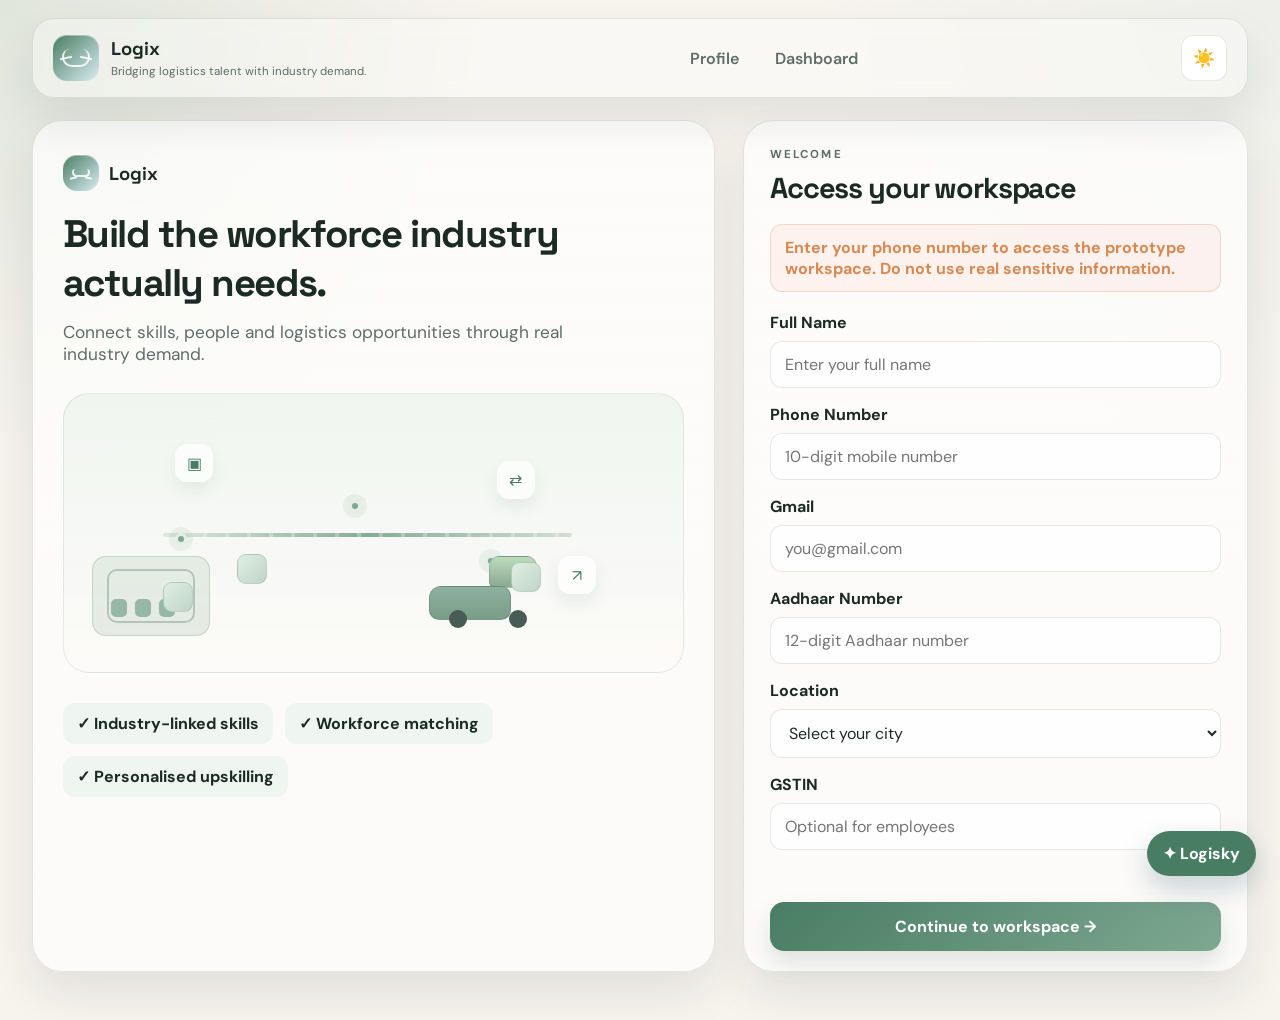
==== commit 7f5c4c30: "Update frontend" ====
--- a/index.html
+++ b/index.html
@@ -3,10 +3,10 @@
   <head>
     <meta charset="UTF-8" />
     <meta name="viewport" content="width=device-width, initial-scale=1.0" />
-    <title>LogiBridge | Bridging logistics talent with industry demand.</title>
+    <title>Logix | Logistics career and workforce platform</title>
     <meta
       name="description"
-      content="LogiBridge is a demand-driven skill development and workforce intelligence platform for India’s logistics sector."
+      content="Logix is a demand-driven skill development and workforce intelligence platform for India’s logistics sector."
     />
     <link rel="preconnect" href="https://fonts.googleapis.com" />
     <link rel="preconnect" href="https://fonts.gstatic.com" crossorigin />
@@ -19,12 +19,12 @@
   <body>
     <div class="page-shell">
       <header class="topbar">
-        <div class="brand-wrap" aria-label="LogiBridge brand">
+        <div class="brand-wrap" aria-label="Logix brand">
           <div class="brand-mark" aria-hidden="true">
             <span class="bridge-shape"></span>
           </div>
           <div class="brand-text">
-            <span class="brand-name">LogiBridge</span>
+            <span class="brand-name">Logix</span>
             <small>Bridging logistics talent with industry demand.</small>
           </div>
         </div>
@@ -33,9 +33,10 @@
           <button class="nav-link active" data-view="profile">Profile</button>
           <button class="nav-link" data-view="dashboard">Dashboard</button>
           <button class="nav-link employee-only" data-view="skills">Skills</button>
-          <button class="nav-link" data-view="jobs">Jobs</button>
-          <button class="nav-link" data-view="learning">Learning</button>
-          <button class="nav-link" data-view="insights">Insights</button>
+          <button class="nav-link employee-only" data-view="learning">Learning</button>
+          <button class="nav-link employee-only" data-view="jobs">Jobs</button>
+          <button class="nav-link employer-only" data-view="hire">Hire Employee</button>
+          <button class="nav-link employer-only" data-view="insights">Insights</button>
         </nav>
 
         <button id="themeToggle" class="theme-toggle" aria-label="Toggle dark mode">
@@ -51,7 +52,7 @@
                 <div class="brand-mark small" aria-hidden="true">
                   <span class="bridge-shape"></span>
                 </div>
-                <span class="brand-name">LogiBridge</span>
+                <span class="brand-name">Logix</span>
               </div>
 
               <h1>Build the workforce industry actually needs.</h1>
@@ -97,7 +98,7 @@
               </div>
 
               <div class="demo-alert">
-                Demo verification — do not enter real Aadhaar or OTP details.
+                Enter your phone number to access the prototype workspace. Do not use real sensitive information.
               </div>
 
               <form id="loginForm" novalidate>
@@ -112,22 +113,31 @@
                 </div>
 
                 <div class="field-group">
+                  <label for="emailAddress">Gmail</label>
+                  <input id="emailAddress" name="emailAddress" type="email" placeholder="you@gmail.com" autocomplete="email" required />
+                </div>
+
+                <div class="field-group">
                   <label for="aadhaarNumber">Aadhaar Number</label>
-                  <input id="aadhaarNumber" name="aadhaarNumber" type="text" inputmode="numeric" maxlength="12" placeholder="12-digit Aadhaar number" />
-                </div>
-
-                <div class="field-group otp-group">
-                  <label for="otpNumber">OTP</label>
-                  <div class="otp-row">
-                    <input id="otpNumber" name="otpNumber" type="text" inputmode="numeric" maxlength="6" placeholder="6-digit OTP" disabled />
-                    <button type="button" id="sendOtpBtn" class="ghost-btn">Send OTP</button>
-                  </div>
-                  <small id="otpStatus" class="otp-status">OTP required</small>
+                  <input id="aadhaarNumber" name="aadhaarNumber" type="text" inputmode="numeric" maxlength="12" placeholder="12-digit Aadhaar number" autocomplete="off" required />
+                </div>
+
+                <div class="field-group">
+                  <label for="locationCity">Location</label>
+                  <select id="locationCity" name="locationCity" required>
+                    <option value="">Select your city</option>
+                    <option>Delhi NCR</option>
+                    <option>Bengaluru</option>
+                    <option>Mumbai</option>
+                    <option>Pune</option>
+                    <option>Hyderabad</option>
+                    <option>Chennai</option>
+                  </select>
                 </div>
 
                 <div class="field-group">
                   <label for="gstinNumber">GSTIN</label>
-                  <input id="gstinNumber" name="gstinNumber" type="text" placeholder="Optional" />
+                  <input id="gstinNumber" name="gstinNumber" type="text" minlength="15" maxlength="15" placeholder="Optional for employees" />
                 </div>
 
                 <div id="formMessage" class="form-message" aria-live="polite"></div>
@@ -143,7 +153,7 @@
         <section id="role-page" class="page hidden" data-view="role">
           <div class="page-header narrow">
             <p class="eyebrow">Your workspace</p>
-            <h2>What brings you to LogiBridge?</h2>
+            <h2>What brings you to Logix?</h2>
             <p class="muted">Choose your role to get a workspace built around your needs.</p>
           </div>
 
@@ -220,27 +230,27 @@
           </div>
 
           <div class="workspace-grid">
-            <button class="workspace-card" data-open="dashboard">
+            <button class="workspace-card" data-open="hire">
               <span class="workspace-icon">🚚</span>
               <span class="workspace-title">Fleet</span>
               <span class="workspace-text">Vehicle requirements, capacity and cargo.</span>
             </button>
-            <button class="workspace-card" data-open="dashboard">
+            <button class="workspace-card" data-open="hire">
               <span class="workspace-icon">👨‍✈️</span>
               <span class="workspace-title">Drivers</span>
               <span class="workspace-text">Driver experience and licence needs.</span>
             </button>
-            <button class="workspace-card" data-open="dashboard">
+            <button class="workspace-card" data-open="hire">
               <span class="workspace-icon">🏭</span>
               <span class="workspace-title">Warehouse</span>
               <span class="workspace-text">Storage, size and WMS requirements.</span>
             </button>
-            <button class="workspace-card" data-open="dashboard">
+            <button class="workspace-card" data-open="hire">
               <span class="workspace-icon">📦</span>
               <span class="workspace-title">Cargo</span>
               <span class="workspace-text">Cargo type, handling and configuration.</span>
             </button>
-            <button class="workspace-card" data-open="dashboard">
+            <button class="workspace-card" data-open="hire">
               <span class="workspace-icon">👥</span>
               <span class="workspace-title">Workforce</span>
               <span class="workspace-text">Employee quantity, skills and experience.</span>
@@ -250,6 +260,40 @@
               <span class="workspace-title">Insights</span>
               <span class="workspace-text">Skill gaps and market demand.</span>
             </button>
+          </div>
+        </section>
+
+        <section id="employee-onboarding-page" class="page hidden" data-view="employee-onboarding">
+          <div class="page-header narrow">
+            <p class="eyebrow">Employee setup</p>
+            <h2>Tell us the work you want to do</h2>
+            <p class="muted">Your verified phone number is used automatically.</p>
+          </div>
+          <form id="employeeProfileForm" class="panel onboarding-form">
+            <div class="field-group"><label for="employeeName">Name</label><input id="employeeName" required maxlength="120" placeholder="Your full name" /></div>
+            <div class="field-group"><label for="employeePhone">Verified phone</label><input id="employeePhone" disabled /></div>
+            <div class="field-group"><label for="employeeJobPreference">Job you want to do</label><select id="employeeJobPreference" required><option value="">Select a category</option><option value="fleet">Fleet</option><option value="warehouse">Warehouse</option><option value="driver">Driver</option><option value="cargo">Cargo</option><option value="workforce">Workforce</option></select></div>
+            <div id="employeeProfileMessage" class="form-message" aria-live="polite"></div>
+            <button class="primary-btn wide-btn" type="submit">Save employee profile →</button>
+          </form>
+        </section>
+
+        <section id="employer-onboarding-page" class="page hidden" data-view="employer-onboarding">
+          <div class="page-header narrow"><p class="eyebrow">Employer setup</p><h2>Set up your company profile</h2><p class="muted">Your GSTIN format was validated during sign in. Live government verification is not enabled in this prototype.</p></div>
+          <form id="employerProfileForm" class="panel onboarding-form">
+            <div class="field-group"><label for="companyName">Company name</label><input id="companyName" required maxlength="150" placeholder="Your company name" /></div>
+            <div class="field-group"><label for="companyGstin">GSTIN</label><input id="companyGstin" disabled /></div>
+            <div id="employerProfileMessage" class="form-message" aria-live="polite"></div>
+            <button class="primary-btn wide-btn" type="submit">Save company profile →</button>
+          </form>
+        </section>
+
+        <section id="hire-page" class="page hidden" data-view="hire">
+          <div class="page-header narrow"><button class="back-btn" data-back type="button">← Back</button><p class="eyebrow">Employer workspace</p><h2>Hire Employee</h2><p class="muted">Choose a role to find employees registered through Logix.</p></div>
+          <div class="panel onboarding-form hire-panel">
+            <div class="field-group"><label for="hireJobType">Job type</label><select id="hireJobType"><option value="">Select a category</option><option value="fleet">Fleet</option><option value="warehouse">Warehouse</option><option value="driver">Driver</option><option value="cargo">Cargo</option><option value="workforce">Workforce</option></select></div>
+            <div id="hireMessage" class="form-message" aria-live="polite"></div>
+            <div id="matchingEmployees" class="job-list-grid"></div>
           </div>
         </section>
 
@@ -321,6 +365,11 @@
                 <span class="tag-status">Active</span>
               </div>
               <button id="logoutBtn" class="danger-btn full-width" type="button">Logout</button>
+            </div>
+
+            <div id="hiringRequestsCard" class="panel profile-card hidden">
+              <div class="section-header small-gap"><h3>Hiring requests</h3></div>
+              <div id="hiringRequests"></div>
             </div>
           </div>
         </section>
@@ -524,7 +573,7 @@
             <button class="back-btn" data-back type="button">← Back</button>
             <p class="eyebrow">Employee skills</p>
             <h2>Which skill do you want to develop?</h2>
-            <p class="muted">Start with one skill. LogiBridge will connect it to credible learning pathways and career readiness.</p>
+            <p class="muted">Start with one skill. Logix will connect it to credible learning pathways and career readiness.</p>
           </div>
 
           <section class="panel skills-discovery-panel">
--- a/style.css
+++ b/style.css
@@ -39,6 +39,22 @@
   --line: rgba(200, 214, 207, 0.1);
 }
 
+body.employee-mode {
+  --primary: #16a9c4;
+  --primary-strong: #087cbb;
+  --primary-soft: rgba(22, 169, 196, 0.15);
+  --secondary: #baf3df;
+  --accent: #f7cd4c;
+}
+
+body.employer-mode {
+  --primary: #7553b8;
+  --primary-strong: #4b248d;
+  --primary-soft: rgba(117, 83, 184, 0.14);
+  --secondary: #ddd0fa;
+  --accent: #9a86de;
+}
+
 * {
   box-sizing: border-box;
 }
@@ -517,6 +533,23 @@
   flex-direction: column;
   gap: 16px;
 }
+
+.onboarding-form {
+  max-width: 560px;
+  margin: 0 auto;
+  padding: 28px;
+}
+
+.hire-panel { max-width: 980px; }
+
+.request-card {
+  display: grid;
+  gap: 9px;
+  padding: 14px 0;
+  border-bottom: 1px solid var(--line);
+}
+
+.request-card:last-child { border-bottom: 0; }
 
 .field-group {
   display: flex;
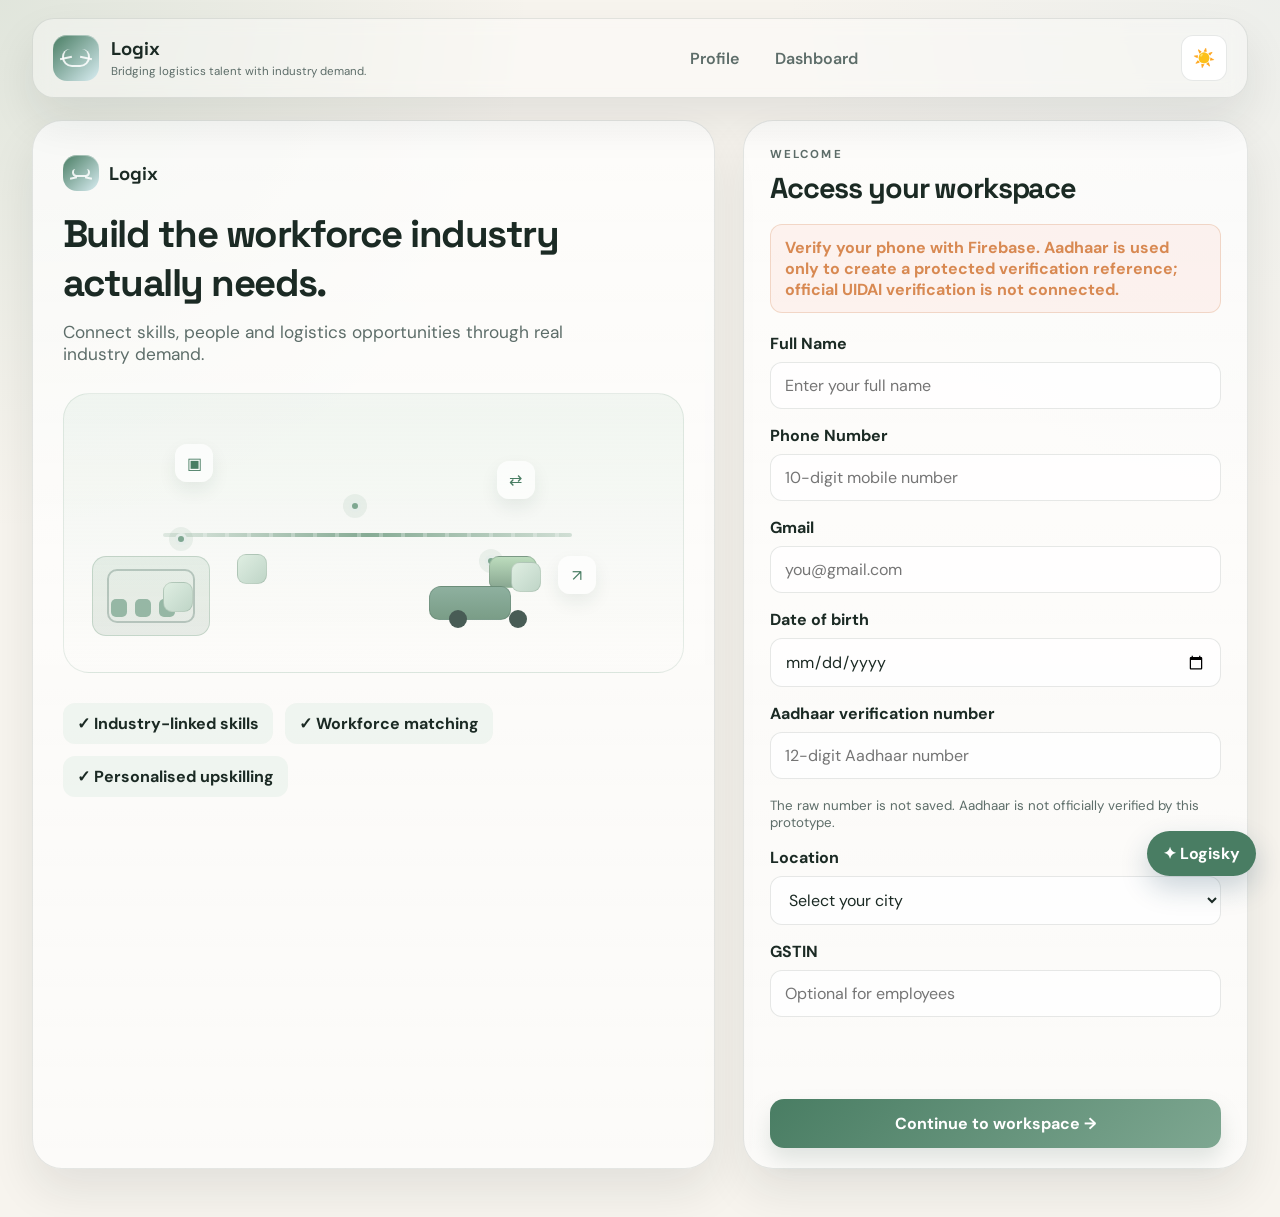
==== commit fe8e5fef: "Initial project setup" ====
--- a/index.html
+++ b/index.html
@@ -98,7 +98,7 @@
               </div>
 
               <div class="demo-alert">
-                Enter your phone number to access the prototype workspace. Do not use real sensitive information.
+                Verify your phone with Firebase. Aadhaar is used only to create a protected verification reference; official UIDAI verification is not connected.
               </div>
 
               <form id="loginForm" novalidate>
@@ -118,8 +118,14 @@
                 </div>
 
                 <div class="field-group">
-                  <label for="aadhaarNumber">Aadhaar Number</label>
+                  <label for="dateOfBirth">Date of birth</label>
+                  <input id="dateOfBirth" name="dateOfBirth" type="date" autocomplete="bday" required />
+                </div>
+
+                <div class="field-group">
+                  <label for="aadhaarNumber">Aadhaar verification number</label>
                   <input id="aadhaarNumber" name="aadhaarNumber" type="text" inputmode="numeric" maxlength="12" placeholder="12-digit Aadhaar number" autocomplete="off" required />
+                  <small class="muted">The raw number is not saved. Aadhaar is not officially verified by this prototype.</small>
                 </div>
 
                 <div class="field-group">
@@ -142,7 +148,15 @@
 
                 <div id="formMessage" class="form-message" aria-live="polite"></div>
 
-                <button type="submit" class="primary-btn wide-btn">
+                <div id="otpGroup" class="field-group hidden">
+                  <label for="otpCode">One-time password</label>
+                  <input id="otpCode" name="otpCode" type="text" inputmode="numeric" maxlength="6" autocomplete="one-time-code" placeholder="Enter the 6-digit OTP" />
+                  <small id="otpStatus" class="otp-status" aria-live="polite"></small>
+                </div>
+
+                <div id="recaptcha-container" class="recaptcha-container" aria-label="Phone verification"></div>
+
+                <button id="loginSubmit" type="submit" class="primary-btn wide-btn">
                   Continue to workspace →
                 </button>
               </form>
@@ -272,7 +286,14 @@
           <form id="employeeProfileForm" class="panel onboarding-form">
             <div class="field-group"><label for="employeeName">Name</label><input id="employeeName" required maxlength="120" placeholder="Your full name" /></div>
             <div class="field-group"><label for="employeePhone">Verified phone</label><input id="employeePhone" disabled /></div>
-            <div class="field-group"><label for="employeeJobPreference">Job you want to do</label><select id="employeeJobPreference" required><option value="">Select a category</option><option value="fleet">Fleet</option><option value="warehouse">Warehouse</option><option value="driver">Driver</option><option value="cargo">Cargo</option><option value="workforce">Workforce</option></select></div>
+            <div class="field-group"><label for="employeeJobPreference">Job you want to do</label><select id="employeeJobPreference" required><option value="">Select a category</option><option value="fleet">Fleet</option><option value="vehicle">Fleet / Vehicle</option><option value="warehouse">Warehouse</option><option value="driver">Driver</option><option value="cargo">Cargo</option><option value="workforce">Workforce / Labour</option></select></div>
+            <div class="field-group"><label for="employeeSkills">Logistics skills (comma separated)</label><input id="employeeSkills" placeholder="WMS, cargo handling, route planning" /></div>
+            <div class="field-group"><label for="employeeExperience">Years of experience</label><input id="employeeExperience" type="number" min="0" max="60" value="0" /></div>
+            <div class="field-group hidden" data-employee-category="driver,fleet,vehicle"><label for="employeeVehicleType">Vehicles you can drive</label><input id="employeeVehicleType" placeholder="2-wheeler, 3-wheeler, 4-wheeler, LCV, HCV, truck, bus" /></div>
+            <div class="field-group hidden" data-employee-category="driver"><label for="employeeLicenseType">Driving licence type</label><input id="employeeLicenseType" placeholder="LMV, HMV" /></div>
+            <div class="field-group hidden" data-employee-category="warehouse"><label for="employeeWarehouseType">Warehouse type and experience</label><input id="employeeWarehouseType" placeholder="Cold chain, fulfillment" /></div>
+            <div class="field-group hidden" data-employee-category="cargo"><label for="employeeCargoType">Boat/vessel type and cargo experience</label><input id="employeeCargoType" placeholder="Vessel type, cargo handled" /></div>
+            <div class="field-group hidden" data-employee-category="workforce"><label for="employeeWorkType">Type of work and experience</label><input id="employeeWorkType" placeholder="Loading, sorting, packing, full-time" /></div>
             <div id="employeeProfileMessage" class="form-message" aria-live="polite"></div>
             <button class="primary-btn wide-btn" type="submit">Save employee profile →</button>
           </form>
@@ -291,9 +312,28 @@
         <section id="hire-page" class="page hidden" data-view="hire">
           <div class="page-header narrow"><button class="back-btn" data-back type="button">← Back</button><p class="eyebrow">Employer workspace</p><h2>Hire Employee</h2><p class="muted">Choose a role to find employees registered through Logix.</p></div>
           <div class="panel onboarding-form hire-panel">
-            <div class="field-group"><label for="hireJobType">Job type</label><select id="hireJobType"><option value="">Select a category</option><option value="fleet">Fleet</option><option value="warehouse">Warehouse</option><option value="driver">Driver</option><option value="cargo">Cargo</option><option value="workforce">Workforce</option></select></div>
+            <div class="field-group"><label for="hireJobType">Job type</label><select id="hireJobType"><option value="">Select a category</option><option value="fleet">Fleet</option><option value="vehicle">Fleet / Vehicle</option><option value="warehouse">Warehouse</option><option value="driver">Driver</option><option value="cargo">Cargo</option><option value="workforce">Workforce / Labour</option></select></div>
             <div id="hireMessage" class="form-message" aria-live="polite"></div>
             <div id="matchingEmployees" class="job-list-grid"></div>
+            <div class="section-header"><h3>Your hiring requests</h3></div>
+            <div id="employerHiringRequests" class="job-list-grid"></div>
+            <hr />
+            <h3>Post a requirement and job</h3>
+            <form id="requirementForm">
+              <div class="field-group"><label for="requirementTitle">Job title</label><input id="requirementTitle" required maxlength="150" placeholder="Warehouse associate" /></div>
+              <div class="field-group"><label for="requirementJobType">Job type</label><select id="requirementJobType" required><option value="">Select a category</option><option value="fleet">Fleet</option><option value="vehicle">Fleet / Vehicle</option><option value="warehouse">Warehouse</option><option value="driver">Driver</option><option value="cargo">Cargo</option><option value="workforce">Workforce / Labour</option></select></div>
+              <div class="field-group"><label for="requirementCity">City</label><select id="requirementCity" required><option value="">Select city</option><option>Delhi NCR</option><option>Bengaluru</option><option>Mumbai</option><option>Pune</option><option>Hyderabad</option><option>Chennai</option></select></div>
+              <div class="field-group"><label for="requirementDescription">Work description</label><textarea id="requirementDescription" required minlength="10" maxlength="5000" rows="3"></textarea></div>
+              <div class="field-group"><label for="requirementSkills">Required skills (comma separated)</label><input id="requirementSkills" placeholder="WMS, inventory control" /></div>
+              <div class="field-group"><label for="requirementExperience">Minimum years of experience</label><input id="requirementExperience" type="number" min="0" value="0" /></div>
+              <div class="field-group hidden" data-requirement-category="driver,fleet,vehicle"><label for="requirementVehicle">Vehicle requirement</label><input id="requirementVehicle" placeholder="2-wheeler, 3-wheeler, 4-wheeler, LCV, HCV, truck, bus" /></div>
+              <div class="field-group hidden" data-requirement-category="driver"><label for="requirementLicense">Driving licence requirement</label><input id="requirementLicense" placeholder="LMV, HMV" /></div>
+              <div class="field-group hidden" data-requirement-category="warehouse"><label for="requirementWarehouse">Warehouse requirement</label><input id="requirementWarehouse" placeholder="Cold chain, fulfillment" /></div>
+              <div class="field-group hidden" data-requirement-category="cargo"><label for="requirementCargo">Cargo / vessel requirement</label><input id="requirementCargo" placeholder="Vessel type, refrigerated or general cargo" /></div>
+              <div class="field-group hidden" data-requirement-category="workforce"><label for="requirementWorkType">Workforce requirement</label><input id="requirementWorkType" placeholder="Loading, sorting, packing" /></div>
+              <div id="requirementMessage" class="form-message" aria-live="polite"></div>
+              <button class="primary-btn" type="submit">Save requirement and publish job →</button>
+            </form>
           </div>
         </section>
 
@@ -325,11 +365,11 @@
                 </div>
                 <div class="meta-item">
                   <span>Skill Readiness</span>
-                  <strong>72%</strong>
+                  <strong id="profileReadiness">—</strong>
                 </div>
                 <div class="meta-item">
                   <span>Credentials</span>
-                  <strong>03 verified</strong>
+                  <strong id="profileSkillCount">—</strong>
                 </div>
               </div>
             </div>
@@ -338,11 +378,8 @@
               <div class="section-header small-gap">
                 <h3>Skills summary</h3>
               </div>
-              <ul class="mini-list">
-                <li>Warehouse Operations — 86%</li>
-                <li>Inventory &amp; WMS — 68%</li>
-                <li>Route Planning — 61%</li>
-                <li>Cold Chain Handling — 42%</li>
+              <ul id="profileSkills" class="mini-list">
+                <li>Your saved logistics skills will appear here.</li>
               </ul>
             </div>
 
@@ -397,53 +434,40 @@
           <div id="employeeDashboard" class="dashboard-shell">
             <div class="summary-grid">
               <article class="metric-card interactive" data-open="dashboard">
-                <div class="metric-header"><span>Skill Readiness</span><strong>72%</strong></div>
-                <div class="progress-bar"><span style="width:72%"></span></div>
+                <div class="metric-header"><span>Skill coverage</span><strong id="employeeReadiness">—</strong></div>
+                <div class="progress-bar"><span id="employeeReadinessBar" style="width:0%"></span></div>
               </article>
               <article class="metric-card interactive" data-open="jobs">
-                <div class="metric-header"><span>Industry Matches</span><strong>14</strong></div>
-                <p class="metric-footnote">+4 this week</p>
+                <div class="metric-header"><span>Matching jobs</span><strong id="employeeMatchCount">—</strong></div>
+                <p class="metric-footnote">Based on employer-posted jobs</p>
               </article>
               <article class="metric-card interactive" data-open="profile">
-                <div class="metric-header"><span>Credentials</span><strong>03</strong></div>
-                <p class="metric-footnote">1 recommended</p>
+                <div class="metric-header"><span>Profile skills</span><strong id="employeeCredentialCount">—</strong></div>
+                <p class="metric-footnote">Skills you added to your profile</p>
               </article>
             </div>
 
             <div class="content-grid">
               <section class="panel info-panel interactive" data-open="dashboard">
                 <div class="section-header"><h3>Skill gaps</h3></div>
-                <ul class="mini-list">
-                  <li>Cold Chain Handling — 42%</li>
-                  <li>Digital Documentation — 48%</li>
-                  <li>Inventory &amp; WMS — 68%</li>
-                </ul>
+                <ul id="employeeDashboardGaps" class="mini-list"><li>Post your skills and employers' requirements to see skill gaps.</li></ul>
               </section>
 
               <section class="panel info-panel interactive" data-open="learning">
                 <div class="section-header"><h3>Recommended learning</h3></div>
-                <div class="story-card">
-                  <h4>Learn Cold-Chain Handling</h4>
-                  <p>Demand is rising in Pune, Hyderabad and Chennai.</p>
-                </div>
+                <div class="story-card"><h4>Learning recommendations</h4><p>Recommendations are based on Firestore skill gaps and the curated learning catalogue.</p></div>
               </section>
             </div>
 
             <section class="panel info-panel">
               <div class="section-header"><h3>Current industry demand</h3></div>
-              <div class="demand-list compact">
-                <div class="demand-item"><span>Warehouse Management Systems</span><em class="demand-badge high">HIGH DEMAND</em></div>
-                <div class="demand-item"><span>Cold Chain Operations</span><em class="demand-badge rising">RISING</em></div>
-                <div class="demand-item"><span>Route Optimisation</span><em class="demand-badge high">HIGH DEMAND</em></div>
-              </div>
+              <div id="employeeDemand" class="demand-list compact"><p class="muted">Demand insights appear when employers publish requirements.</p></div>
             </section>
 
             <section class="panel info-panel">
               <div class="section-header"><h3>Recent activity</h3></div>
               <div class="activity-list">
-                <div class="activity-item"><span>Skill profile refreshed</span><time>Today</time></div>
-                <div class="activity-item"><span>Cold-chain course recommended</span><time>1 day ago</time></div>
-                <div class="activity-item"><span>Job match improved by 6%</span><time>3 days ago</time></div>
+                <div class="activity-item"><span>No recent activity recorded yet.</span></div>
               </div>
             </section>
           </div>
@@ -451,45 +475,34 @@
           <div id="employerDashboard" class="dashboard-shell hidden">
             <div class="summary-grid">
               <article class="metric-card interactive" data-open="dashboard">
-                <div class="metric-header"><span>Active requirements</span><strong>06</strong></div>
-                <p class="metric-footnote">Across all metros</p>
+                <div class="metric-header"><span>Active requirements</span><strong id="employerRequirementCount">—</strong></div>
+                <p class="metric-footnote">Your Firestore requirements</p>
               </article>
               <article class="metric-card interactive" data-open="dashboard">
-                <div class="metric-header"><span>Fleet requirements</span><strong>04</strong></div>
-                <p class="metric-footnote">2 refrigerated</p>
+                <div class="metric-header"><span>Fleet / vehicle requirements</span><strong id="employerFleetCount">—</strong></div>
+                <p class="metric-footnote">Your active fleet categories</p>
               </article>
               <article class="metric-card interactive" data-open="dashboard">
-                <div class="metric-header"><span>Skill gaps</span><strong>12</strong></div>
-                <p class="metric-footnote">4 urgent</p>
+                <div class="metric-header"><span>Skills requested</span><strong id="employerGapCount">—</strong></div>
+                <p class="metric-footnote">Distinct skills across your requirements</p>
               </article>
             </div>
 
             <div class="content-grid">
               <section class="panel info-panel interactive" data-open="dashboard">
                 <div class="section-header"><h3>Warehouse requirements</h3></div>
-                <ul class="mini-list">
-                  <li>Cold-chain storage</li>
-                  <li>WMS required</li>
-                  <li>Hyderabad / Chennai demand</li>
-                </ul>
+                <ul id="employerDashboardRequirements" class="mini-list"><li>Publish a requirement to see it here.</li></ul>
               </section>
 
               <section class="panel info-panel interactive" data-open="insights">
                 <div class="section-header"><h3>Matching results</h3></div>
-                <div class="story-card">
-                  <h4>12 potential matches found</h4>
-                  <p>8 Skilled • 3 Upskill-ready • 1 Training recommended</p>
-                </div>
+                <div class="story-card"><h4 id="employerCandidateCount">Candidate matches use registered Firestore employee profiles.</h4><p>Matches are ranked by category, skills, city and experience.</p></div>
               </section>
             </div>
 
             <section class="panel info-panel">
               <div class="section-header"><h3>Industry demand</h3></div>
-              <div class="demand-list compact">
-                <div class="demand-item"><span>WMS</span><em class="demand-badge high">HIGH DEMAND</em></div>
-                <div class="demand-item"><span>Cold Chain</span><em class="demand-badge rising">RISING</em></div>
-                <div class="demand-item"><span>Fleet Management</span><em class="demand-badge stable">STABLE</em></div>
-              </div>
+              <div id="employerDemand" class="demand-list compact"><p class="muted">Demand insights appear when employers publish requirements.</p></div>
             </section>
           </div>
         </section>
@@ -522,9 +535,10 @@
                   <option value="All">All categories</option>
                   <option>Warehouse</option>
                   <option>Fleet</option>
-                  <option>Inventory</option>
-                  <option>Logistics</option>
-                  <option>Supply Chain</option>
+                  <option>Vehicle</option>
+                  <option>Driver</option>
+                  <option>Cargo</option>
+                  <option>Workforce</option>
                 </select>
               </label>
 
@@ -616,6 +630,7 @@
             <p class="muted">Connect the skill gap with credible learning pathways.</p>
           </div>
 
+          <div id="skillGapSummary"></div>
           <div id="learningList" class="learning-grid"></div>
         </section>
 
@@ -629,57 +644,18 @@
           <div class="insights-grid">
             <div class="panel info-panel">
               <div class="section-header"><h3>Most demanded skills</h3></div>
-              <div class="chart-list">
-                <div class="chart-row">
-                  <span>WMS</span>
-                  <div class="bar-track"><span style="width:88%"></span></div>
-                </div>
-                <div class="chart-row">
-                  <span>Cold Chain</span>
-                  <div class="bar-track"><span style="width:82%"></span></div>
-                </div>
-                <div class="chart-row">
-                  <span>Route Planning</span>
-                  <div class="bar-track"><span style="width:78%"></span></div>
-                </div>
-                <div class="chart-row">
-                  <span>Cargo Handling</span>
-                  <div class="bar-track"><span style="width:74%"></span></div>
-                </div>
-                <div class="chart-row">
-                  <span>Inventory Analytics</span>
-                  <div class="bar-track"><span style="width:70%"></span></div>
-                </div>
-                <div class="chart-row">
-                  <span>Fleet Management</span>
-                  <div class="bar-track"><span style="width:68%"></span></div>
-                </div>
-              </div>
+              <div id="insightSkills" class="chart-list"><p class="muted">Employer requirement data will appear here.</p></div>
             </div>
 
             <div class="panel info-panel">
               <div class="section-header"><h3>Regional skill gaps</h3></div>
-              <ul class="mini-list">
-                <li><strong>Pune</strong> — Warehouse Operations — High Gap</li>
-                <li><strong>Mumbai</strong> — Fleet Management — Medium Gap</li>
-                <li><strong>Bengaluru</strong> — WMS — High Gap</li>
-                <li><strong>Hyderabad</strong> — Cold Chain — Rising</li>
-                <li><strong>Chennai</strong> — Cargo Operations — High Gap</li>
-                <li><strong>Delhi NCR</strong> — Supply Chain Analytics — Rising</li>
-              </ul>
+              <ul id="insightCities" class="mini-list"><li>Employer requirement data will appear here.</li></ul>
             </div>
           </div>
 
           <div class="panel info-panel">
-            <div class="section-header"><h3>Emerging logistics roles</h3></div>
-            <div class="chips-wrap">
-              <span class="role-chip">Supply Chain Data Analyst</span>
-              <span class="role-chip">Cold Chain Specialist</span>
-              <span class="role-chip">Fleet Technology Operator</span>
-              <span class="role-chip">Warehouse Automation Associate</span>
-              <span class="role-chip">Logistics AI Coordinator</span>
-              <span class="role-chip">Cargo Operations Specialist</span>
-            </div>
+            <div class="section-header"><h3>Logistics skills</h3></div>
+            <div id="insightRoles" class="chips-wrap"><span class="muted">Roles emerge from published requirements.</span></div>
           </div>
         </section>
       </main>
@@ -752,6 +728,7 @@
       </section>
     </div>
 
+    <script type="module" src="frontend/firebase-auth.js"></script>
     <script src="script.js"></script>
   </body>
 </html>
--- a/style.css
+++ b/style.css
@@ -557,6 +557,12 @@
   gap: 8px;
 }
 
+.recaptcha-container {
+  display: flex;
+  justify-content: center;
+  margin: 0 0 14px;
+}
+
 .field-group label,
 .city-select-wrap label,
 .filter-grid label span {
